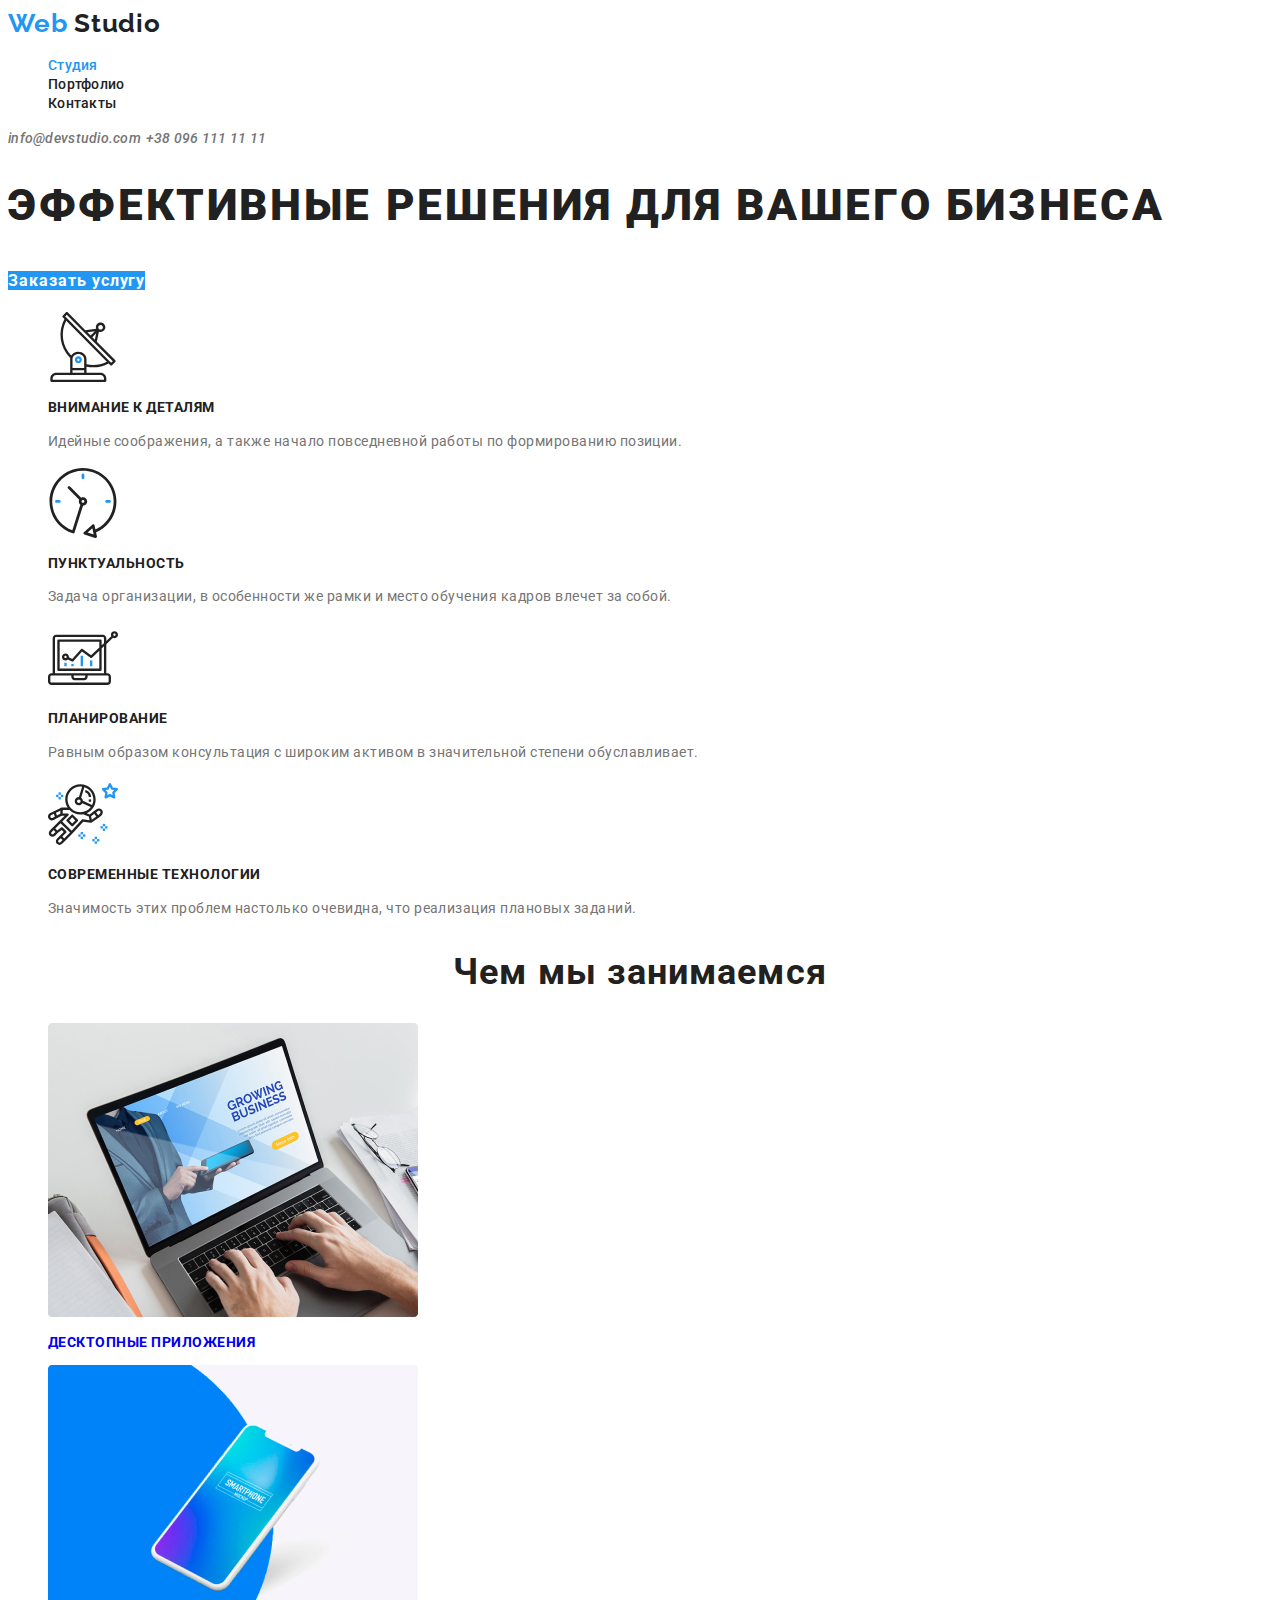
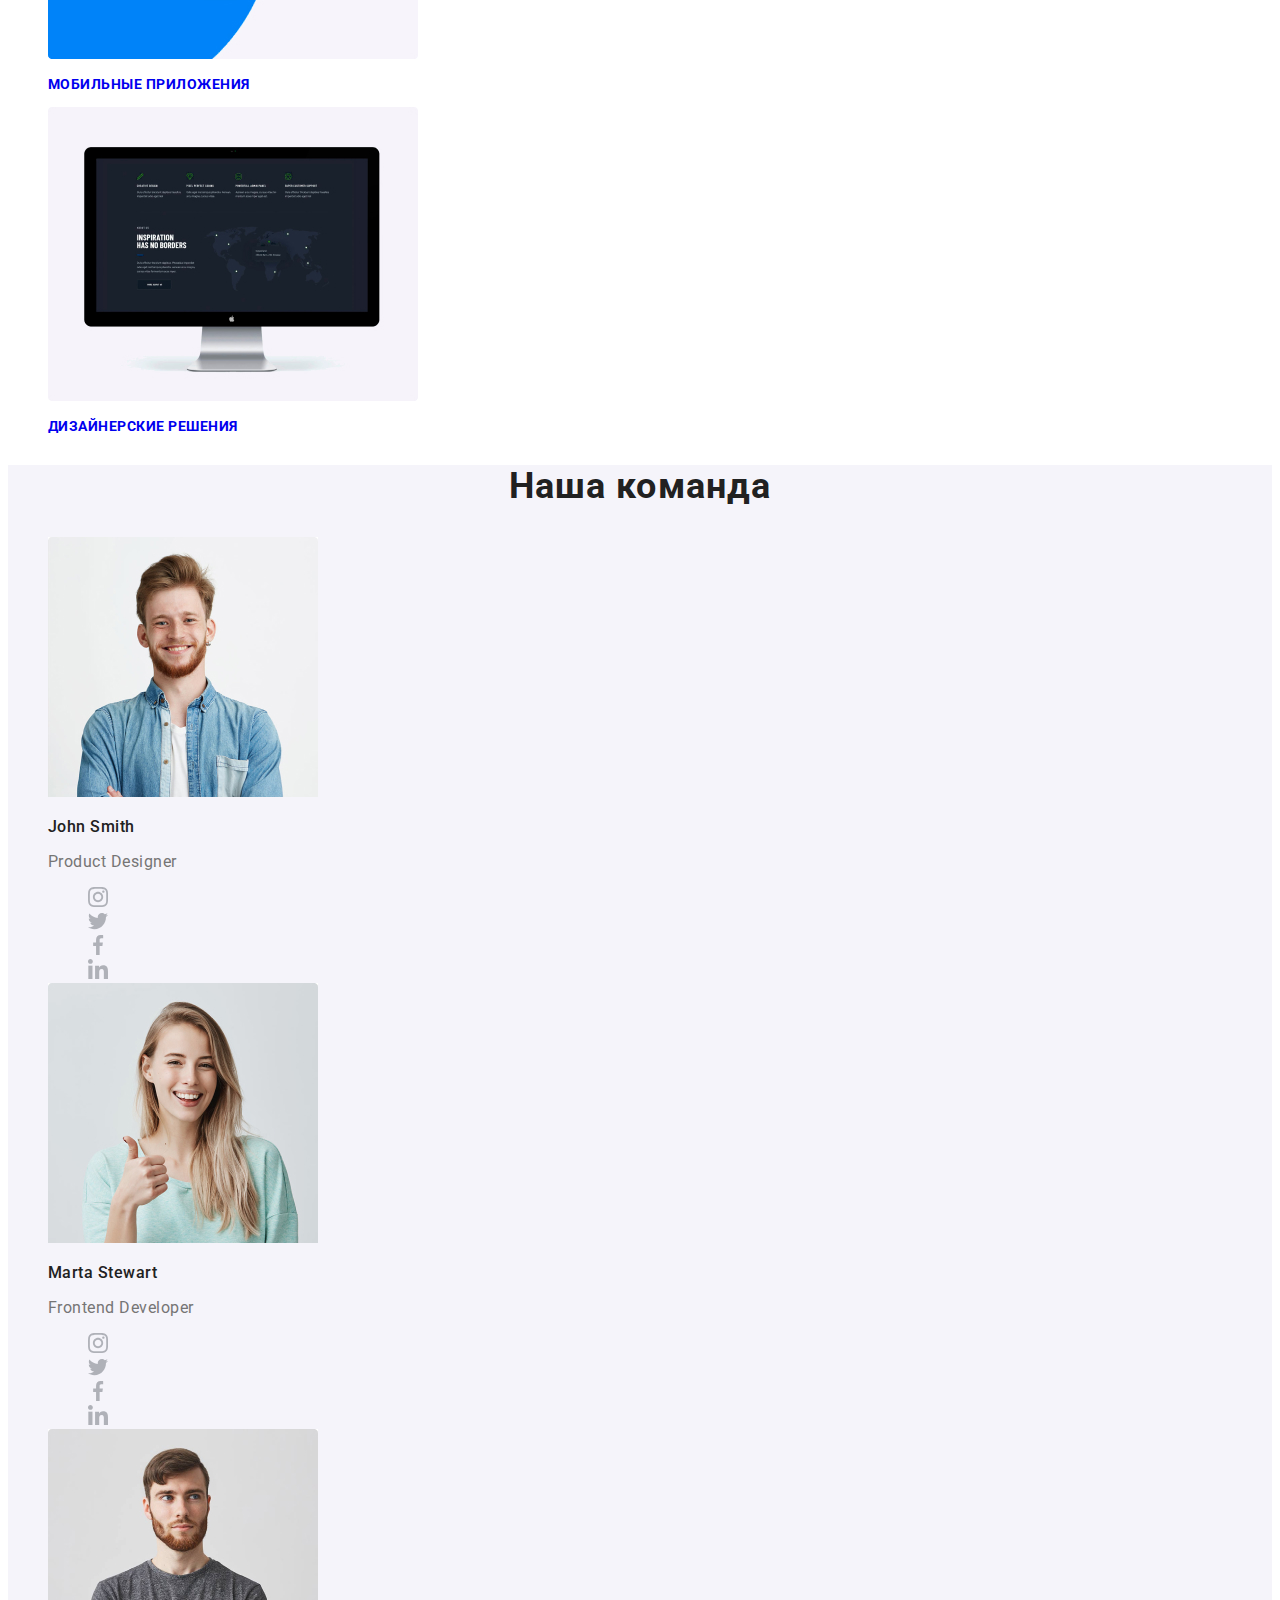
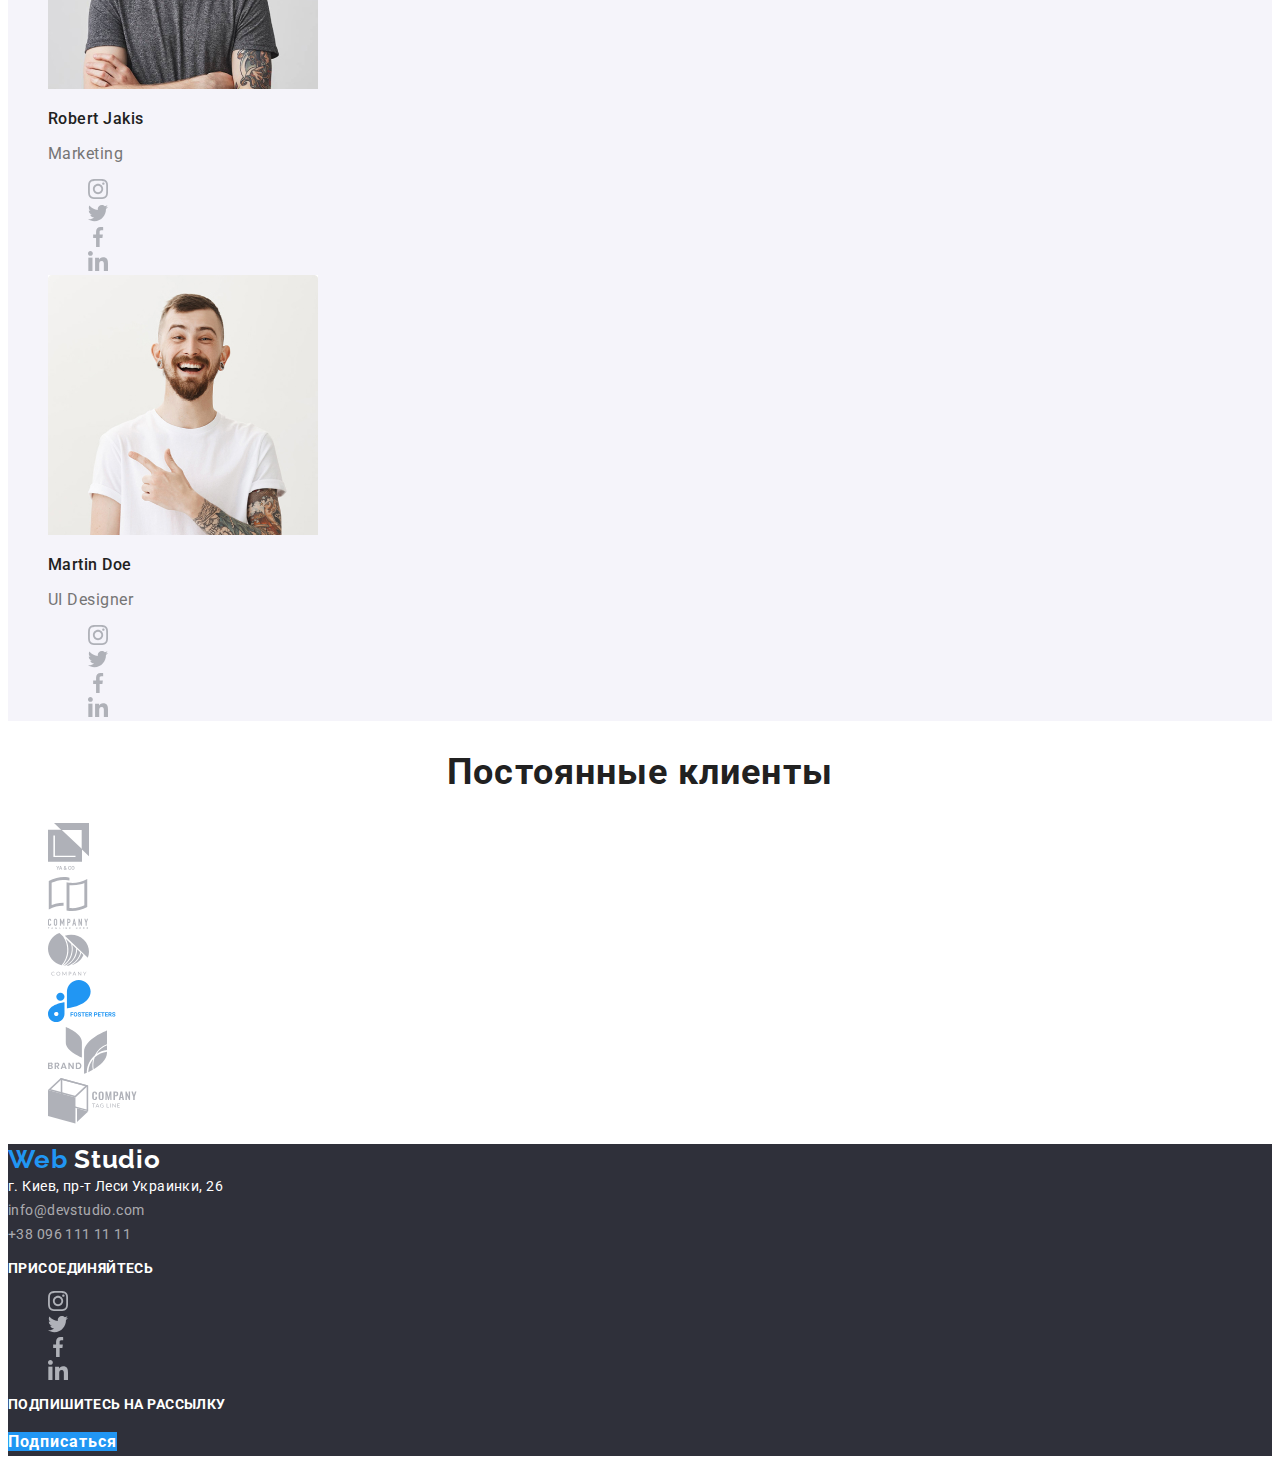
==== index.html @ ab165244 "Перенесены все файлы из предыдущей работы" ====
<!DOCTYPE html>
<html lang="ru">
  <head>
    <meta charset="UTF-8" />
    <meta name="viewport" content="width=device-width, initial-scale=1.0" />
    <meta http-equiv="X-UA-Compatible" content="ie=edge" />
    <title>Web Studio</title>
    <link
      href="https://fonts.googleapis.com/css2?family=Roboto:wght@400;700&display=swap"
      rel="stylesheet"
    />
    <link
      href="https://fonts.googleapis.com/css2?family=Raleway:wght@700&display=swap"
      rel="stylesheet"
    />
    <link rel="stylesheet" href="./css/common.css" />
    <link rel="stylesheet" href="./css/main.css" />
  </head>
  <body>
    <header class="header">
      <!-- Шапка сайта -->
      <nav>
        <a class="logo link" href="#">
          <span class="accent">Web</span>
          Studio
        </a>
        <ul class="site-nav list">
          <li>
            <a class="link current" href="#">Студия</a>
          </li>
          <li>
            <a class="link" href="./portfolio.html">Портфолио</a>
          </li>
          <li>
            <a class="link" href="#">Контакты</a>
          </li>
        </ul>
        <div>
          <address class="nav-contacts">
            <a class="nav-mail link" href="info@devstudio.com"
              >info@devstudio.com</a
            >
            <a class="nav-tel link" href="tel:+380961111111"
              >+38 096 111 11 11</a
            >
          </address>
        </div>
      </nav>
    </header>
    <main>
      <!-- Секция герой -->

      <section class="hero">
        <!-- <img src="./images/header-img.jpg" alt="Люди в офисе" width="696" /> -->
        <h1 class="hero-slogan">
          Эффективные решения для вашего бизнеса
        </h1>
        <a class="button link" href="#">Заказать услугу</a>
      </section>
      <!-- Секция преимущества -->

      <section class="section">
        <!-- <h2>Наши преимущества</h2> -->
        <ul class="features-items list">
          <li>
            <img src="./images/icon1.svg" alt="Иконка" />
            <!-- <img
              src="./images/rectangle.jpg"
              alt="Прямоугольник"
              width="270"
              height="120"
            /> -->
            <h3 class="features subtitle">Внимание к деталям</h3>
            <p class="features-text">
              Идейные соображения, а также начало повседневной работы по
              формированию позиции.
            </p>
          </li>
          <li>
            <img src="./images/icon2.svg" alt="Иконка" />
            <!-- <img
              src="./images/rectangle.jpg"
              alt="Прямоугольник"
              width="270"
              height="120"
            /> -->
            <h3 class="features subtitle">Пунктуальность</h3>
            <p class="features-text">
              Задача организации, в особенности же рамки и место обучения кадров
              влечет за собой.
            </p>
          </li>
          <li>
            <img src="./images/icon3.svg" alt="Иконка" />
            <!-- <img
              src="./images/rectangle.jpg"
              alt="Прямоугольник"
              width="270"
              height="120"
            /> -->
            <h3 class="features subtitle">Планирование</h3>
            <p class="features-text">
              Равным образом консультация с широким активом в значительной
              степени обуславливает.
            </p>
          </li>
          <li>
            <img src="./images/icon4.svg" alt="Иконка" />
            <!-- <img
              src="./images/rectangle.jpg"
              alt="Прямоугольник"
              width="270"
              height="120"
            /> -->
            <h3 class="features subtitle">Современные технологии</h3>
            <p class="features-text">
              Значимость этих проблем настолько очевидна, что реализация
              плановых заданий.
            </p>
          </li>
        </ul>
      </section>
      <!-- Секция чем мы занимаемся -->

      <section class="section">
        <h2 class="section-title">Чем мы занимаемся</h2>
        <ul class="about-items list">
          <li>
            <a class="link" href="#"
              ><img
                src="./images/img1.jpg"
                alt="Экран ноутбука"
                width="370"
                height="294"
              />
              <h3 class="subtitle">Десктопные приложения</h3>
            </a>
          </li>
          <li>
            <a class="link" href="#"
              ><img
                src="./images/img2.jpg"
                alt="Смартфон"
                width="370"
                height="294"
              />
              <h3 class="subtitle">Мобильные приложения</h3>
            </a>
          </li>
          <li>
            <a class="link" href="#"
              ><img
                src="./images/img3.jpg"
                alt="Монитор компьютера"
                width="370"
                height="294"
              />
              <h3 class="subtitle">Дизайнерские решения</h3>
            </a>
          </li>
        </ul>
      </section>
      <!-- Секция Наша команда -->

      <section class="section team">
        <h2 class="section-title">Наша команда</h2>
        <ul class="team-item list">
          <li>
            <img
              src="./images/img4.jpg"
              alt="Фото John Smith"
              width="270"
              height="260"
            />
            <h3 class="name">John Smith</h3>
            <p class="function">Product Designer</p>
            <ul class="team-social list">
              <!-- Добавить иконки -->
              <li>
                <img src="./images/instagram1.svg" alt="" />
                <a href="#"></a>
              </li>
              <li>
                <img src="./images/twitter1.svg" alt="" />
                <a href="#"></a>
              </li>
              <li>
                <img src="./images/facebook1.svg" alt="" />
                <a href="#"></a>
              </li>
              <li>
                <img src="./images/linkedin1.svg" alt="" />
                <a href="#"></a>
              </li>
            </ul>
          </li>
          <li>
            <img
              src="./images/img5.jpg"
              alt="Фото Marta Stewart"
              width="270"
              height="260"
            />
            <h3 class="name">Marta Stewart</h3>
            <p class="function">Frontend Developer</p>
            <ul class="team-social list">
              <!-- Добавить иконки -->
              <li>
                <img src="./images/instagram1.svg" alt="" />
                <a href="#"></a>
              </li>
              <li>
                <img src="./images/twitter1.svg" alt="" />
                <a href="#"></a>
              </li>
              <li>
                <img src="./images/facebook1.svg" alt="" />
                <a href="#"></a>
              </li>
              <li>
                <img src="./images/linkedin1.svg" alt="" />
                <a href="#"></a>
              </li>
            </ul>
          </li>
          <li>
            <img
              src="./images/img6.jpg"
              alt="Фото Robert Jakis"
              width="270"
              height="260"
            />
            <h3 class="name">Robert Jakis</h3>
            <p class="function">Marketing</p>
            <ul class="team-social list">
              <!-- Добавить иконки -->
              <li>
                <img src="./images/instagram1.svg" alt="" />
                <a href="#"></a>
              </li>
              <li>
                <img src="./images/twitter1.svg" alt="" />
                <a href="#"></a>
              </li>
              <li>
                <img src="./images/facebook1.svg" alt="" />
                <a href="#"></a>
              </li>
              <li>
                <img src="./images/linkedin1.svg" alt="" />
                <a href="#"></a>
              </li>
            </ul>
          </li>
          <li>
            <img
              src="./images/img7.jpg"
              alt="Фото Martin Doe"
              width="270"
              height="260"
            />
            <h3 class="name">Martin Doe</h3>
            <p class="function">UI Designer</p>
            <ul class="team-social list">
              <!-- Добавить иконки -->
              <li>
                <img src="./images/instagram1.svg" alt="" />
                <a href="#"></a>
              </li>
              <li>
                <img src="./images/twitter1.svg" alt="" />
                <a href="#"></a>
              </li>
              <li>
                <img src="./images/facebook1.svg" alt="" />
                <a href="#"></a>
              </li>
              <li>
                <img src="./images/linkedin1.svg" alt="" />
                <a href="#"></a>
              </li>
            </ul>
          </li>
        </ul>
      </section>
      <!-- Секция постоянные клиенты -->

      <section class="section">
        <h2 class="section-title">Постоянные клиенты</h2>
        <ul class="clients-items list">
          <li>
            <img src="./images/logo1.svg" alt="" />
            <!-- <img
              src="./images/rectangle-client.jpg"
              alt="Логотип компании"
              width="170"
              height="90"
            /> -->
          </li>
          <li>
            <img src="./images/logo2.svg" alt="" />
            <!-- <img
              src="./images/rectangle-client.jpg"
              alt="Логотип компании"
              width="170"
              height="90"
            /> -->
          </li>
          <li>
            <img src="./images/logo3.svg" alt="" />
            <!-- <img
              src="./images/rectangle-client.jpg"
              alt="Логотип компании"
              width="170"
              height="90"
            /> -->
          </li>
          <li>
            <img src="./images/logo4.svg" alt="" />
            <!-- <img
              src="./images/rectangle-client.jpg"
              alt="Логотип компании"
              width="170"
              height="90"
            /> -->
          </li>
          <li>
            <img src="./images/logo5.svg" alt="" />
            <!-- <img
              src="./images/rectangle-client.jpg"
              alt="Логотип компании"
              width="170"
              height="90"
            /> -->
          </li>
          <li>
            <img src="./images/logo6.svg" alt="" />
            <!-- <img
              src="./images/rectangle-client.jpg"
              alt="Логотип компании"
              width="170"
              height="90"
            /> -->
          </li>
        </ul>
      </section>
    </main>
    <!-- Подвал сайта -->

    <footer class="footer">
      <a class="logo link" href="#">
        <span class="accent">Web</span>
        Studio
      </a>
      <div class="address">
        <address class="street">
          г. Киев, пр-т Леси Украинки, 26
        </address>

        <a class="mail link" href="info@devstudio.com"
          >info@devstudio.com <br
        /></a>
        <a class="phone link" href="tel:+380961111111">+38 096 111 11 11</a>
      </div>

      <div>
        <p class="footer-subtitle">Присоединяйтесь</p>

        <ul class="footer-social list">
          <li>
            <a href="#">
              <img src="./images/instagram1.svg" alt="" />
            </a>
          </li>
          <li>
            <a href="#">
              <img src="./images/twitter1.svg" alt="" />
            </a>
          </li>
          <li>
            <a href="#">
              <img src="./images/facebook1.svg" alt="" />
            </a>
          </li>
          <li>
            <a href="#">
              <img src="./images/linkedin1.svg" alt="" />
            </a>
          </li>
        </ul>
      </div>

      <div>
        <p class="footer-subtitle">Подпишитесь на рассылку</p>
        <a href="#" class="button link">Подписаться</a>
      </div>
    </footer>
  </body>
</html>
---- css/common.css ----
:root {
  --primary-text-color: #212121;
  --secondary-text-color: #ffffff;
  --accent-text-color: #757575;
  --primary-bg-color: #ffffff;
  --secondary-bg-color: #f5f4fa;
  --accent-color: #2196f3;
}
body {
  background-color: var(--primary-bg-color);
  color: var(--primary-text-color);
  font-family: "Roboto", sans-serif;
  letter-spacing: 0.03em;
}
.list {
  list-style: none;
}
.link {
  text-decoration: none;
}

.logo {
  font-family: "Raleway", sans-serif;
  color: var(--primary-text-color);
  font-weight: 700;
  font-size: 26px;
  line-height: 1.19;
  letter-spacing: 0.03em;
}
.accent {
  color: var(--accent-color);
}
/* Site nav */
.site-nav a {
  color: var(--primary-text-color);
  font-weight: 500;
  font-size: 14px;
  line-height: 1.14;
  letter-spacing: 0.02em;
}

.site-nav .link:hover,
.site-nav .link:focus {
  color: var(--accent-color);
}
.site-nav .link.current {
  color: var(--accent-color);
}

.nav-contacts a {
  color: var(--accent-text-color);
  font-weight: 500;
  font-size: 14px;
  line-height: 1.14;
  letter-spacing: 0.02em;
}

.nav-contacts a:hover,
.nav-contacts a:focus {
  color: var(--accent-color);
}

.section-title {
  color: var(--primary-text-color);
  font-weight: 700;
  font-size: 36px;
  line-height: 1.17;
  text-align: center;
  letter-spacing: 0.03em;
}
/* Футер */
.footer {
  background-color: #2f303a;
  font-size: 14px;
  letter-spacing: 0.03em;
}
.footer .logo {
  color: var(--primary-bg-color);
}

.address .street {
  color: var(--primary-bg-color);
  font-style: normal;
  line-height: 1.71;
}
.address a {
  color: rgba(255, 255, 255, 0.6);
  line-height: 1.71;
}
.footer-subtitle {
  color: var(--primary-bg-color);
  font-weight: 700;
  line-height: 1.14;
  text-transform: uppercase;
}
.button {
  color: var(--secondary-text-color);
  background-color: var(--accent-color);
  font-weight: 700;
  font-size: 16px;
  line-height: 1.87;
  letter-spacing: 0.06em;
}
---- css/main.css ----
/* <!-- Секция герой --> */
.hero-slogan {
/* color: var(--secondary-text-color); */
font-weight: 900;
font-size: 44px;
line-height: 1.36;
/* text-align: center; */
letter-spacing: 0.06em;
text-transform: uppercase;
}

/* <!-- Секция преимущества --> */
.features {
font-weight: 700;
font-size: 14px;
line-height: 1.14;
text-transform: uppercase;
}

.features-text {
color: var(--accent-text-color);
font-weight: 400;
font-size: 14px;
line-height: 1.71;
}

/* <!-- Секция чем мы занимаемся --> */

.about-items .subtitle {
/* color: var(--secondary-text-color); */
font-weight: 700;
font-size: 14px;
line-height: 1.14;
/* text-align: center; */
text-transform: uppercase;
}

/* <!-- Секция Наша команда --> */
.team {
background-color: var(--secondary-bg-color);
}

.team-item .name{
color: var(--primary-text-color);
font-weight: 500;
font-size: 16px;
line-height: 1.19;
/* text-align: center; */
letter-spacing: 0.03em;
}
.team-item .function {
color: var(--accent-text-color);
font-weight: 400;
font-size: 16px;
line-height: 1.19;
/* text-align: center; */
letter-spacing: 0.03em;
}

/* <!-- Секция постоянные клиенты -->
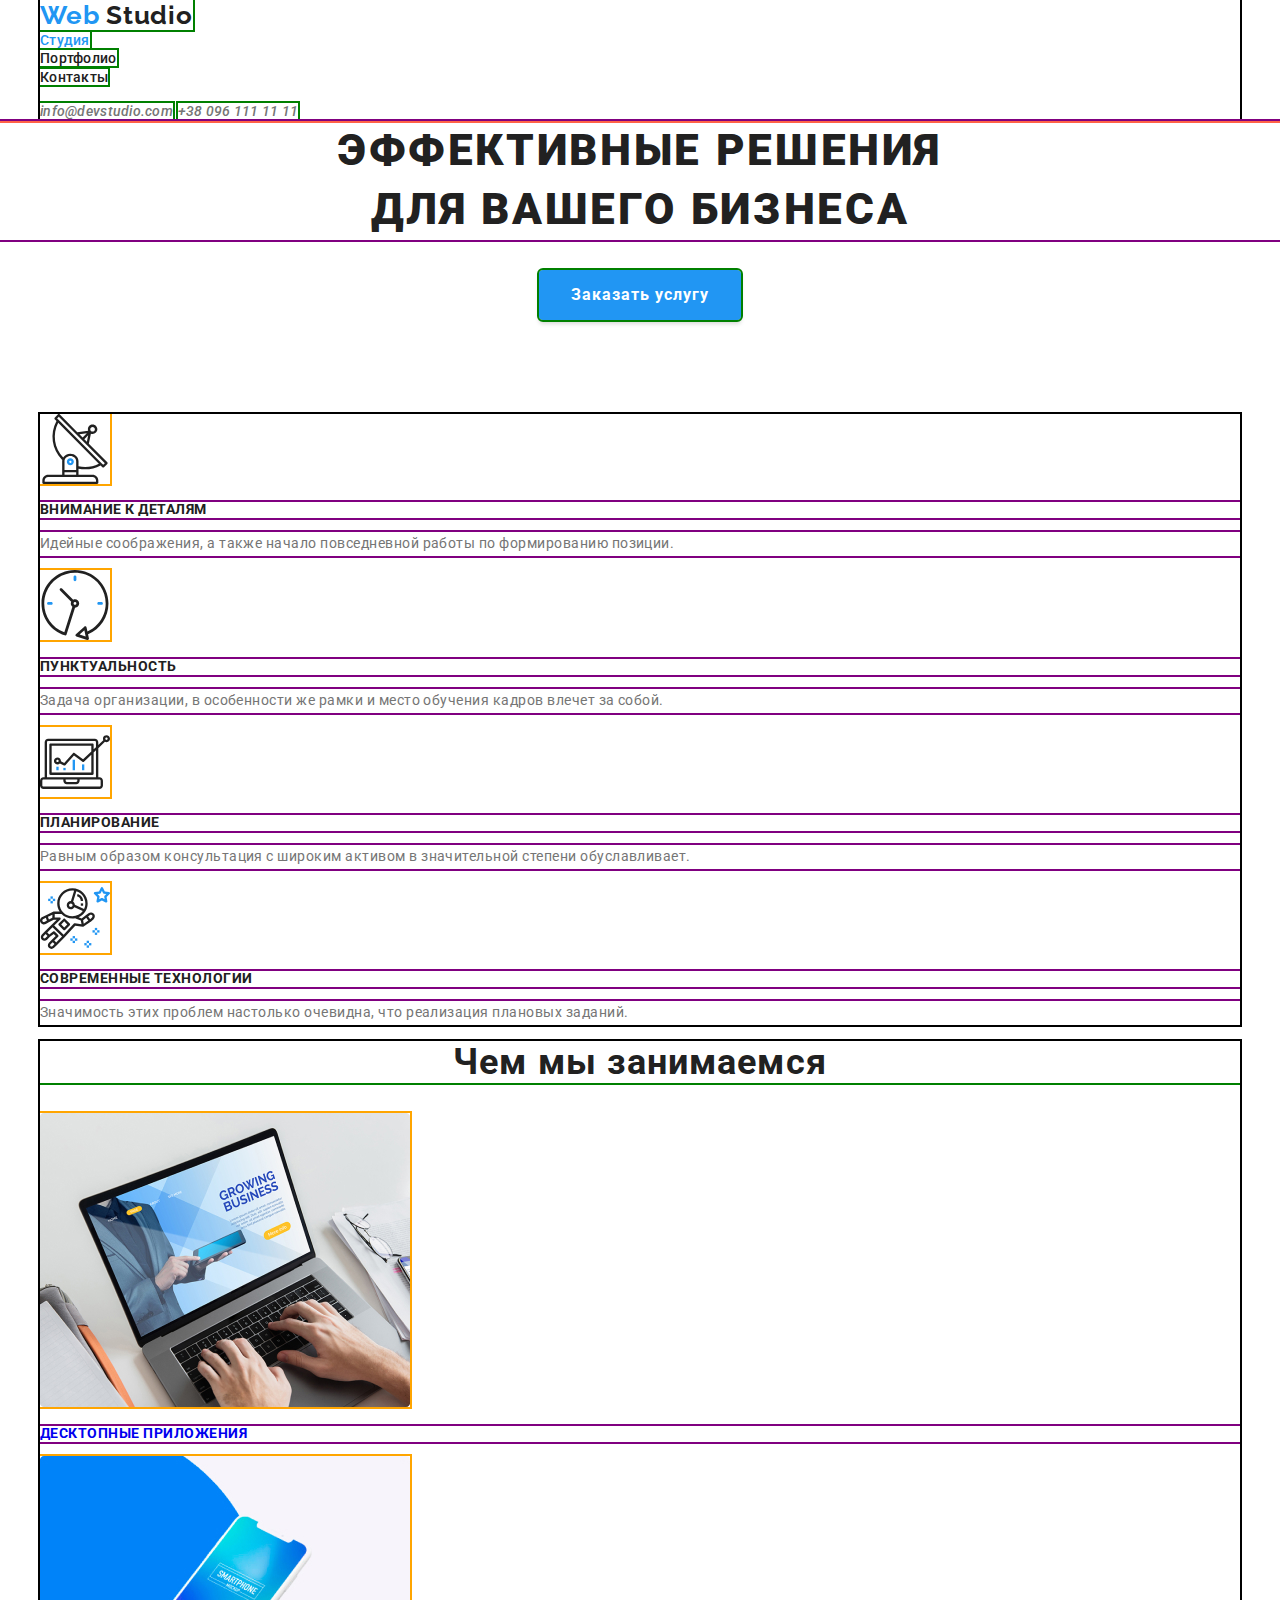
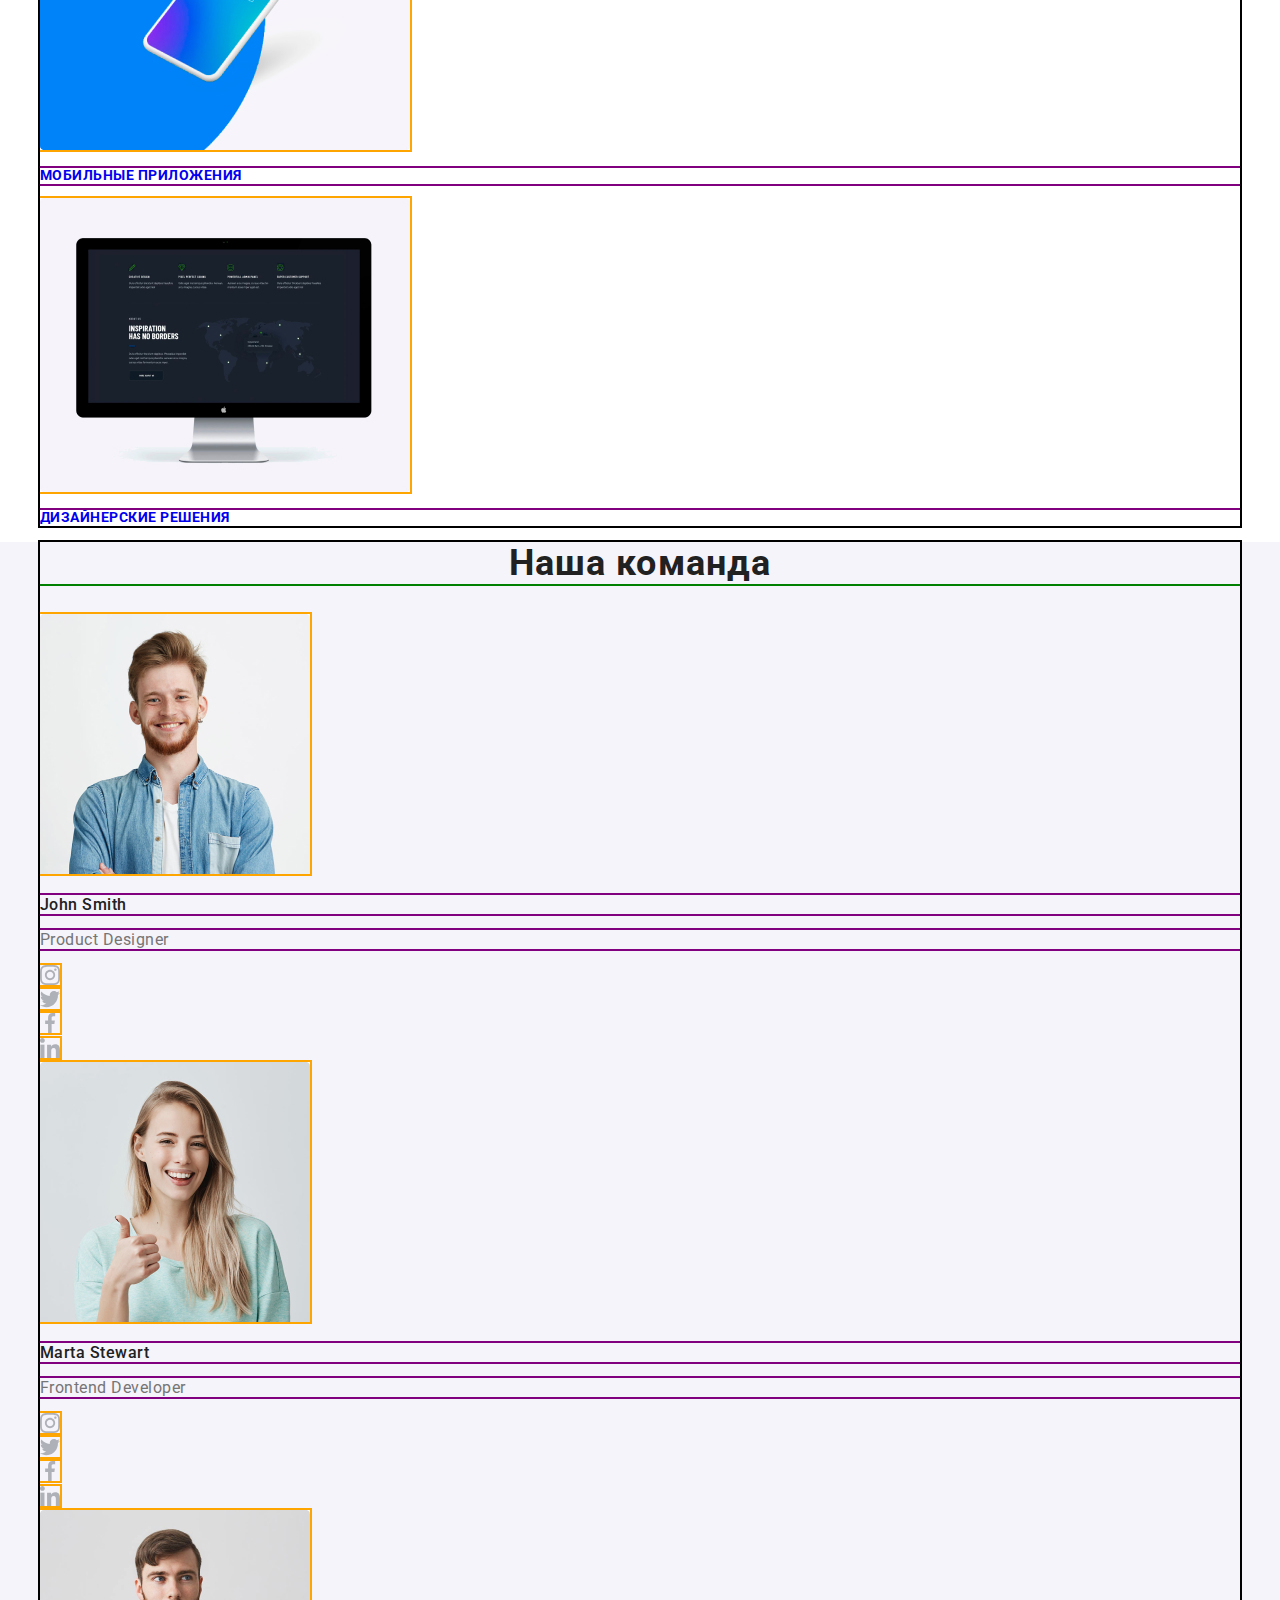
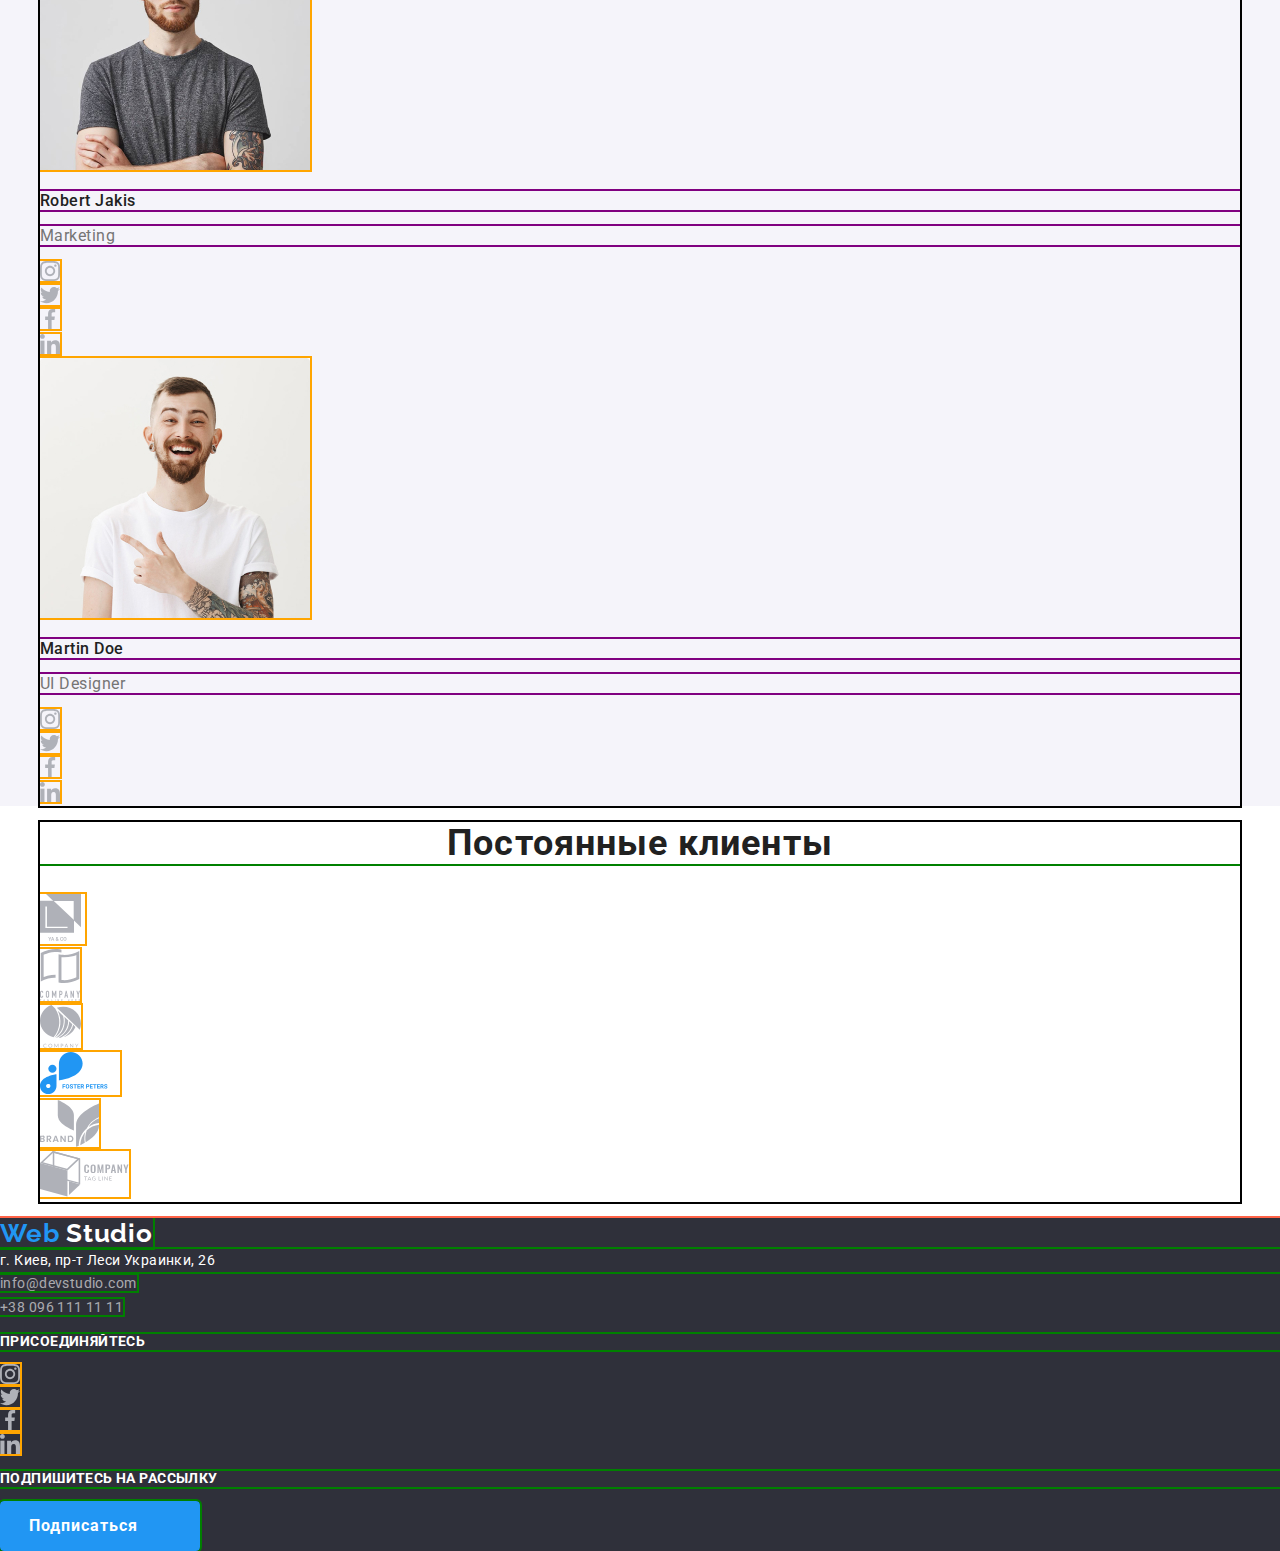
==== commit 7a7c4a7a: "Добавлены див контейнеры в каждую секцию" ====
--- a/index.html
+++ b/index.html
@@ -13,13 +13,17 @@
       href="https://fonts.googleapis.com/css2?family=Raleway:wght@700&display=swap"
       rel="stylesheet"
     />
+    <link
+      rel="stylesheet"
+      href="https://cdnjs.cloudflare.com/ajax/libs/modern-normalize/0.7.0/modern-normalize.min.css"
+    />
     <link rel="stylesheet" href="./css/common.css" />
     <link rel="stylesheet" href="./css/main.css" />
   </head>
   <body>
     <header class="header">
       <!-- Шапка сайта -->
-      <nav>
+      <nav class="container">
         <a class="logo link" href="#">
           <span class="accent">Web</span>
           Studio
@@ -53,7 +57,7 @@
       <section class="hero">
         <!-- <img src="./images/header-img.jpg" alt="Люди в офисе" width="696" /> -->
         <h1 class="hero-slogan">
-          Эффективные решения для вашего бизнеса
+          Эффективные решения <br />для вашего бизнеса
         </h1>
         <a class="button link" href="#">Заказать услугу</a>
       </section>
@@ -61,288 +65,296 @@
 
       <section class="section">
         <!-- <h2>Наши преимущества</h2> -->
-        <ul class="features-items list">
-          <li>
-            <img src="./images/icon1.svg" alt="Иконка" />
-            <!-- <img
-              src="./images/rectangle.jpg"
-              alt="Прямоугольник"
-              width="270"
-              height="120"
-            /> -->
-            <h3 class="features subtitle">Внимание к деталям</h3>
-            <p class="features-text">
-              Идейные соображения, а также начало повседневной работы по
-              формированию позиции.
-            </p>
-          </li>
-          <li>
-            <img src="./images/icon2.svg" alt="Иконка" />
-            <!-- <img
-              src="./images/rectangle.jpg"
-              alt="Прямоугольник"
-              width="270"
-              height="120"
-            /> -->
-            <h3 class="features subtitle">Пунктуальность</h3>
-            <p class="features-text">
-              Задача организации, в особенности же рамки и место обучения кадров
-              влечет за собой.
-            </p>
-          </li>
-          <li>
-            <img src="./images/icon3.svg" alt="Иконка" />
-            <!-- <img
-              src="./images/rectangle.jpg"
-              alt="Прямоугольник"
-              width="270"
-              height="120"
-            /> -->
-            <h3 class="features subtitle">Планирование</h3>
-            <p class="features-text">
-              Равным образом консультация с широким активом в значительной
-              степени обуславливает.
-            </p>
-          </li>
-          <li>
-            <img src="./images/icon4.svg" alt="Иконка" />
-            <!-- <img
-              src="./images/rectangle.jpg"
-              alt="Прямоугольник"
-              width="270"
-              height="120"
-            /> -->
-            <h3 class="features subtitle">Современные технологии</h3>
-            <p class="features-text">
-              Значимость этих проблем настолько очевидна, что реализация
-              плановых заданий.
-            </p>
-          </li>
-        </ul>
+        <div class="container">
+          <ul class="features-items list">
+            <li>
+              <img src="./images/icon1.svg" alt="Иконка" />
+              <!-- <img
+                src="./images/rectangle.jpg"
+                alt="Прямоугольник"
+                width="270"
+                height="120"
+              /> -->
+              <h3 class="features-subtitle">Внимание к деталям</h3>
+              <p class="features-text">
+                Идейные соображения, а также начало повседневной работы по
+                формированию позиции.
+              </p>
+            </li>
+            <li>
+              <img src="./images/icon2.svg" alt="Иконка" />
+              <!-- <img
+                src="./images/rectangle.jpg"
+                alt="Прямоугольник"
+                width="270"
+                height="120"
+              /> -->
+              <h3 class="features-subtitle">Пунктуальность</h3>
+              <p class="features-text">
+                Задача организации, в особенности же рамки и место обучения
+                кадров влечет за собой.
+              </p>
+            </li>
+            <li>
+              <img src="./images/icon3.svg" alt="Иконка" />
+              <!-- <img
+                src="./images/rectangle.jpg"
+                alt="Прямоугольник"
+                width="270"
+                height="120"
+              /> -->
+              <h3 class="features-subtitle">Планирование</h3>
+              <p class="features-text">
+                Равным образом консультация с широким активом в значительной
+                степени обуславливает.
+              </p>
+            </li>
+            <li>
+              <img src="./images/icon4.svg" alt="Иконка" />
+              <!-- <img
+                src="./images/rectangle.jpg"
+                alt="Прямоугольник"
+                width="270"
+                height="120"
+              /> -->
+              <h3 class="features-subtitle">Современные технологии</h3>
+              <p class="features-text">
+                Значимость этих проблем настолько очевидна, что реализация
+                плановых заданий.
+              </p>
+            </li>
+          </ul>
+        </div>
       </section>
       <!-- Секция чем мы занимаемся -->
 
       <section class="section">
-        <h2 class="section-title">Чем мы занимаемся</h2>
-        <ul class="about-items list">
-          <li>
-            <a class="link" href="#"
-              ><img
-                src="./images/img1.jpg"
-                alt="Экран ноутбука"
-                width="370"
-                height="294"
-              />
-              <h3 class="subtitle">Десктопные приложения</h3>
-            </a>
-          </li>
-          <li>
-            <a class="link" href="#"
-              ><img
-                src="./images/img2.jpg"
-                alt="Смартфон"
-                width="370"
-                height="294"
-              />
-              <h3 class="subtitle">Мобильные приложения</h3>
-            </a>
-          </li>
-          <li>
-            <a class="link" href="#"
-              ><img
-                src="./images/img3.jpg"
-                alt="Монитор компьютера"
-                width="370"
-                height="294"
-              />
-              <h3 class="subtitle">Дизайнерские решения</h3>
-            </a>
-          </li>
-        </ul>
+        <div class="container">
+          <h2 class="section-title">Чем мы занимаемся</h2>
+          <ul class="about-items list">
+            <li>
+              <a class="link" href="#"
+                ><img
+                  src="./images/img1.jpg"
+                  alt="Экран ноутбука"
+                  width="370"
+                  height="294"
+                />
+                <h3 class="subtitle">Десктопные приложения</h3>
+              </a>
+            </li>
+            <li>
+              <a class="link" href="#"
+                ><img
+                  src="./images/img2.jpg"
+                  alt="Смартфон"
+                  width="370"
+                  height="294"
+                />
+                <h3 class="subtitle">Мобильные приложения</h3>
+              </a>
+            </li>
+            <li>
+              <a class="link" href="#"
+                ><img
+                  src="./images/img3.jpg"
+                  alt="Монитор компьютера"
+                  width="370"
+                  height="294"
+                />
+                <h3 class="subtitle">Дизайнерские решения</h3>
+              </a>
+            </li>
+          </ul>
+        </div>
       </section>
       <!-- Секция Наша команда -->
 
       <section class="section team">
-        <h2 class="section-title">Наша команда</h2>
-        <ul class="team-item list">
-          <li>
-            <img
-              src="./images/img4.jpg"
-              alt="Фото John Smith"
-              width="270"
-              height="260"
-            />
-            <h3 class="name">John Smith</h3>
-            <p class="function">Product Designer</p>
-            <ul class="team-social list">
-              <!-- Добавить иконки -->
-              <li>
-                <img src="./images/instagram1.svg" alt="" />
-                <a href="#"></a>
-              </li>
-              <li>
-                <img src="./images/twitter1.svg" alt="" />
-                <a href="#"></a>
-              </li>
-              <li>
-                <img src="./images/facebook1.svg" alt="" />
-                <a href="#"></a>
-              </li>
-              <li>
-                <img src="./images/linkedin1.svg" alt="" />
-                <a href="#"></a>
-              </li>
-            </ul>
-          </li>
-          <li>
-            <img
-              src="./images/img5.jpg"
-              alt="Фото Marta Stewart"
-              width="270"
-              height="260"
-            />
-            <h3 class="name">Marta Stewart</h3>
-            <p class="function">Frontend Developer</p>
-            <ul class="team-social list">
-              <!-- Добавить иконки -->
-              <li>
-                <img src="./images/instagram1.svg" alt="" />
-                <a href="#"></a>
-              </li>
-              <li>
-                <img src="./images/twitter1.svg" alt="" />
-                <a href="#"></a>
-              </li>
-              <li>
-                <img src="./images/facebook1.svg" alt="" />
-                <a href="#"></a>
-              </li>
-              <li>
-                <img src="./images/linkedin1.svg" alt="" />
-                <a href="#"></a>
-              </li>
-            </ul>
-          </li>
-          <li>
-            <img
-              src="./images/img6.jpg"
-              alt="Фото Robert Jakis"
-              width="270"
-              height="260"
-            />
-            <h3 class="name">Robert Jakis</h3>
-            <p class="function">Marketing</p>
-            <ul class="team-social list">
-              <!-- Добавить иконки -->
-              <li>
-                <img src="./images/instagram1.svg" alt="" />
-                <a href="#"></a>
-              </li>
-              <li>
-                <img src="./images/twitter1.svg" alt="" />
-                <a href="#"></a>
-              </li>
-              <li>
-                <img src="./images/facebook1.svg" alt="" />
-                <a href="#"></a>
-              </li>
-              <li>
-                <img src="./images/linkedin1.svg" alt="" />
-                <a href="#"></a>
-              </li>
-            </ul>
-          </li>
-          <li>
-            <img
-              src="./images/img7.jpg"
-              alt="Фото Martin Doe"
-              width="270"
-              height="260"
-            />
-            <h3 class="name">Martin Doe</h3>
-            <p class="function">UI Designer</p>
-            <ul class="team-social list">
-              <!-- Добавить иконки -->
-              <li>
-                <img src="./images/instagram1.svg" alt="" />
-                <a href="#"></a>
-              </li>
-              <li>
-                <img src="./images/twitter1.svg" alt="" />
-                <a href="#"></a>
-              </li>
-              <li>
-                <img src="./images/facebook1.svg" alt="" />
-                <a href="#"></a>
-              </li>
-              <li>
-                <img src="./images/linkedin1.svg" alt="" />
-                <a href="#"></a>
-              </li>
-            </ul>
-          </li>
-        </ul>
+        <div class="container">
+          <h2 class="section-title">Наша команда</h2>
+          <ul class="team-item list">
+            <li>
+              <img
+                src="./images/img4.jpg"
+                alt="Фото John Smith"
+                width="270"
+                height="260"
+              />
+              <h3 class="name">John Smith</h3>
+              <p class="function">Product Designer</p>
+              <ul class="team-social list">
+                <!-- Добавить иконки -->
+                <li>
+                  <img src="./images/instagram1.svg" alt="" />
+                  <a href="#"></a>
+                </li>
+                <li>
+                  <img src="./images/twitter1.svg" alt="" />
+                  <a href="#"></a>
+                </li>
+                <li>
+                  <img src="./images/facebook1.svg" alt="" />
+                  <a href="#"></a>
+                </li>
+                <li>
+                  <img src="./images/linkedin1.svg" alt="" />
+                  <a href="#"></a>
+                </li>
+              </ul>
+            </li>
+            <li>
+              <img
+                src="./images/img5.jpg"
+                alt="Фото Marta Stewart"
+                width="270"
+                height="260"
+              />
+              <h3 class="name">Marta Stewart</h3>
+              <p class="function">Frontend Developer</p>
+              <ul class="team-social list">
+                <!-- Добавить иконки -->
+                <li>
+                  <img src="./images/instagram1.svg" alt="" />
+                  <a href="#"></a>
+                </li>
+                <li>
+                  <img src="./images/twitter1.svg" alt="" />
+                  <a href="#"></a>
+                </li>
+                <li>
+                  <img src="./images/facebook1.svg" alt="" />
+                  <a href="#"></a>
+                </li>
+                <li>
+                  <img src="./images/linkedin1.svg" alt="" />
+                  <a href="#"></a>
+                </li>
+              </ul>
+            </li>
+            <li>
+              <img
+                src="./images/img6.jpg"
+                alt="Фото Robert Jakis"
+                width="270"
+                height="260"
+              />
+              <h3 class="name">Robert Jakis</h3>
+              <p class="function">Marketing</p>
+              <ul class="team-social list">
+                <!-- Добавить иконки -->
+                <li>
+                  <img src="./images/instagram1.svg" alt="" />
+                  <a href="#"></a>
+                </li>
+                <li>
+                  <img src="./images/twitter1.svg" alt="" />
+                  <a href="#"></a>
+                </li>
+                <li>
+                  <img src="./images/facebook1.svg" alt="" />
+                  <a href="#"></a>
+                </li>
+                <li>
+                  <img src="./images/linkedin1.svg" alt="" />
+                  <a href="#"></a>
+                </li>
+              </ul>
+            </li>
+            <li>
+              <img
+                src="./images/img7.jpg"
+                alt="Фото Martin Doe"
+                width="270"
+                height="260"
+              />
+              <h3 class="name">Martin Doe</h3>
+              <p class="function">UI Designer</p>
+              <ul class="team-social list">
+                <!-- Добавить иконки -->
+                <li>
+                  <img src="./images/instagram1.svg" alt="" />
+                  <a href="#"></a>
+                </li>
+                <li>
+                  <img src="./images/twitter1.svg" alt="" />
+                  <a href="#"></a>
+                </li>
+                <li>
+                  <img src="./images/facebook1.svg" alt="" />
+                  <a href="#"></a>
+                </li>
+                <li>
+                  <img src="./images/linkedin1.svg" alt="" />
+                  <a href="#"></a>
+                </li>
+              </ul>
+            </li>
+          </ul>
+        </div>
       </section>
       <!-- Секция постоянные клиенты -->
 
       <section class="section">
-        <h2 class="section-title">Постоянные клиенты</h2>
-        <ul class="clients-items list">
-          <li>
-            <img src="./images/logo1.svg" alt="" />
-            <!-- <img
-              src="./images/rectangle-client.jpg"
-              alt="Логотип компании"
-              width="170"
-              height="90"
-            /> -->
-          </li>
-          <li>
-            <img src="./images/logo2.svg" alt="" />
-            <!-- <img
-              src="./images/rectangle-client.jpg"
-              alt="Логотип компании"
-              width="170"
-              height="90"
-            /> -->
-          </li>
-          <li>
-            <img src="./images/logo3.svg" alt="" />
-            <!-- <img
-              src="./images/rectangle-client.jpg"
-              alt="Логотип компании"
-              width="170"
-              height="90"
-            /> -->
-          </li>
-          <li>
-            <img src="./images/logo4.svg" alt="" />
-            <!-- <img
-              src="./images/rectangle-client.jpg"
-              alt="Логотип компании"
-              width="170"
-              height="90"
-            /> -->
-          </li>
-          <li>
-            <img src="./images/logo5.svg" alt="" />
-            <!-- <img
-              src="./images/rectangle-client.jpg"
-              alt="Логотип компании"
-              width="170"
-              height="90"
-            /> -->
-          </li>
-          <li>
-            <img src="./images/logo6.svg" alt="" />
-            <!-- <img
-              src="./images/rectangle-client.jpg"
-              alt="Логотип компании"
-              width="170"
-              height="90"
-            /> -->
-          </li>
-        </ul>
+        <div class="container">
+          <h2 class="section-title">Постоянные клиенты</h2>
+          <ul class="clients-items list">
+            <li>
+              <img src="./images/logo1.svg" alt="" />
+              <!-- <img
+                src="./images/rectangle-client.jpg"
+                alt="Логотип компании"
+                width="170"
+                height="90"
+              /> -->
+            </li>
+            <li>
+              <img src="./images/logo2.svg" alt="" />
+              <!-- <img
+                src="./images/rectangle-client.jpg"
+                alt="Логотип компании"
+                width="170"
+                height="90"
+              /> -->
+            </li>
+            <li>
+              <img src="./images/logo3.svg" alt="" />
+              <!-- <img
+                src="./images/rectangle-client.jpg"
+                alt="Логотип компании"
+                width="170"
+                height="90"
+              /> -->
+            </li>
+            <li>
+              <img src="./images/logo4.svg" alt="" />
+              <!-- <img
+                src="./images/rectangle-client.jpg"
+                alt="Логотип компании"
+                width="170"
+                height="90"
+              /> -->
+            </li>
+            <li>
+              <img src="./images/logo5.svg" alt="" />
+              <!-- <img
+                src="./images/rectangle-client.jpg"
+                alt="Логотип компании"
+                width="170"
+                height="90"
+              /> -->
+            </li>
+            <li>
+              <img src="./images/logo6.svg" alt="" />
+              <!-- <img
+                src="./images/rectangle-client.jpg"
+                alt="Логотип компании"
+                width="170"
+                height="90"
+              /> -->
+            </li>
+          </ul>
+        </div>
       </section>
     </main>
     <!-- Подвал сайта -->
--- a/css/common.css
+++ b/css/common.css
@@ -6,17 +6,38 @@
   --secondary-bg-color: #f5f4fa;
   --accent-color: #2196f3;
 }
+
 body {
   background-color: var(--primary-bg-color);
   color: var(--primary-text-color);
   font-family: "Roboto", sans-serif;
   letter-spacing: 0.03em;
+  outline: 2px solid tomato;
+}
+img {
+  outline: 2px solid orange;
 }
 .list {
   list-style: none;
+  margin-top: 0;
+  padding: 0;
 }
+
 .link {
   text-decoration: none;
+}
+.header {
+  outline: 2px solid tomato;
+}
+
+.container {
+  margin-left: auto;
+  margin-right: auto;
+  width: 1200px;
+  /* сделать 15px правый и левый падинг */
+  outline: 2px solid black;
+
+  /* background-color: tomato; */
 }
 
 .logo {
@@ -26,10 +47,13 @@
   font-size: 26px;
   line-height: 1.19;
   letter-spacing: 0.03em;
+  outline: 2px solid green;
 }
+
 .accent {
   color: var(--accent-color);
 }
+
 /* Site nav */
 .site-nav a {
   color: var(--primary-text-color);
@@ -37,6 +61,7 @@
   font-size: 14px;
   line-height: 1.14;
   letter-spacing: 0.02em;
+  outline: 2px solid green;
 }
 
 .site-nav .link:hover,
@@ -53,6 +78,7 @@
   font-size: 14px;
   line-height: 1.14;
   letter-spacing: 0.02em;
+  outline: 2px solid green;
 }
 
 .nav-contacts a:hover,
@@ -61,18 +87,22 @@
 }
 
 .section-title {
+  /* display: inline-block; */
+  margin-top: 0;
   color: var(--primary-text-color);
   font-weight: 700;
   font-size: 36px;
   line-height: 1.17;
   text-align: center;
   letter-spacing: 0.03em;
+  outline: 2px solid green;
 }
 /* Футер */
 .footer {
   background-color: #2f303a;
   font-size: 14px;
   letter-spacing: 0.03em;
+  outline: 2px solid tomato;
 }
 .footer .logo {
   color: var(--primary-bg-color);
@@ -82,22 +112,36 @@
   color: var(--primary-bg-color);
   font-style: normal;
   line-height: 1.71;
+  outline: 2px solid green;
 }
 .address a {
   color: rgba(255, 255, 255, 0.6);
   line-height: 1.71;
+  outline: 2px solid green;
 }
 .footer-subtitle {
   color: var(--primary-bg-color);
   font-weight: 700;
   line-height: 1.14;
   text-transform: uppercase;
+  outline: 2px solid green;
 }
+
+.footer .button {
+  padding: 10px 62px 10px 29px;
+}
+
 .button {
+  display: inline-block;
   color: var(--secondary-text-color);
   background-color: var(--accent-color);
   font-weight: 700;
   font-size: 16px;
   line-height: 1.87;
   letter-spacing: 0.06em;
+  box-shadow: 0px 4px 4px rgba(0, 0, 0, 0.15);
+  border-radius: 4px;
+  min-width: 200px;
+  text-align: center;
+  outline: 2px solid green;
 }
--- a/css/main.css
+++ b/css/main.css
@@ -2,20 +2,35 @@
 /* <!-- Секция герой --> */
 .hero-slogan {
 /* color: var(--secondary-text-color); */
+margin-top: 0;
+margin-bottom: 30px;
 font-weight: 900;
 font-size: 44px;
 line-height: 1.36;
-/* text-align: center; */
 letter-spacing: 0.06em;
 text-transform: uppercase;
+outline: 2px solid purple;
+
+}
+.hero {
+    text-align: center;
+}
+
+.hero .button {
+    padding: 10px 32px;
+    margin-bottom: 94px;
 }
 
 /* <!-- Секция преимущества --> */
-.features {
+
+.features-subtitle {
+    margine
 font-weight: 700;
 font-size: 14px;
 line-height: 1.14;
 text-transform: uppercase;
+outline: 2px solid purple;
+
 }
 
 .features-text {
@@ -23,6 +38,7 @@
 font-weight: 400;
 font-size: 14px;
 line-height: 1.71;
+outline: 2px solid purple;
 }
 
 /* <!-- Секция чем мы занимаемся --> */
@@ -34,6 +50,7 @@
 line-height: 1.14;
 /* text-align: center; */
 text-transform: uppercase;
+outline: 2px solid purple;
 }
 
 /* <!-- Секция Наша команда --> */
@@ -46,8 +63,11 @@
 font-weight: 500;
 font-size: 16px;
 line-height: 1.19;
+
 /* text-align: center; */
 letter-spacing: 0.03em;
+outline: 2px solid purple;
+
 }
 .team-item .function {
 color: var(--accent-text-color);
@@ -56,6 +76,7 @@
 line-height: 1.19;
 /* text-align: center; */
 letter-spacing: 0.03em;
+outline: 2px solid purple;
 }
 
 /* <!-- Секция постоянные клиенты -->
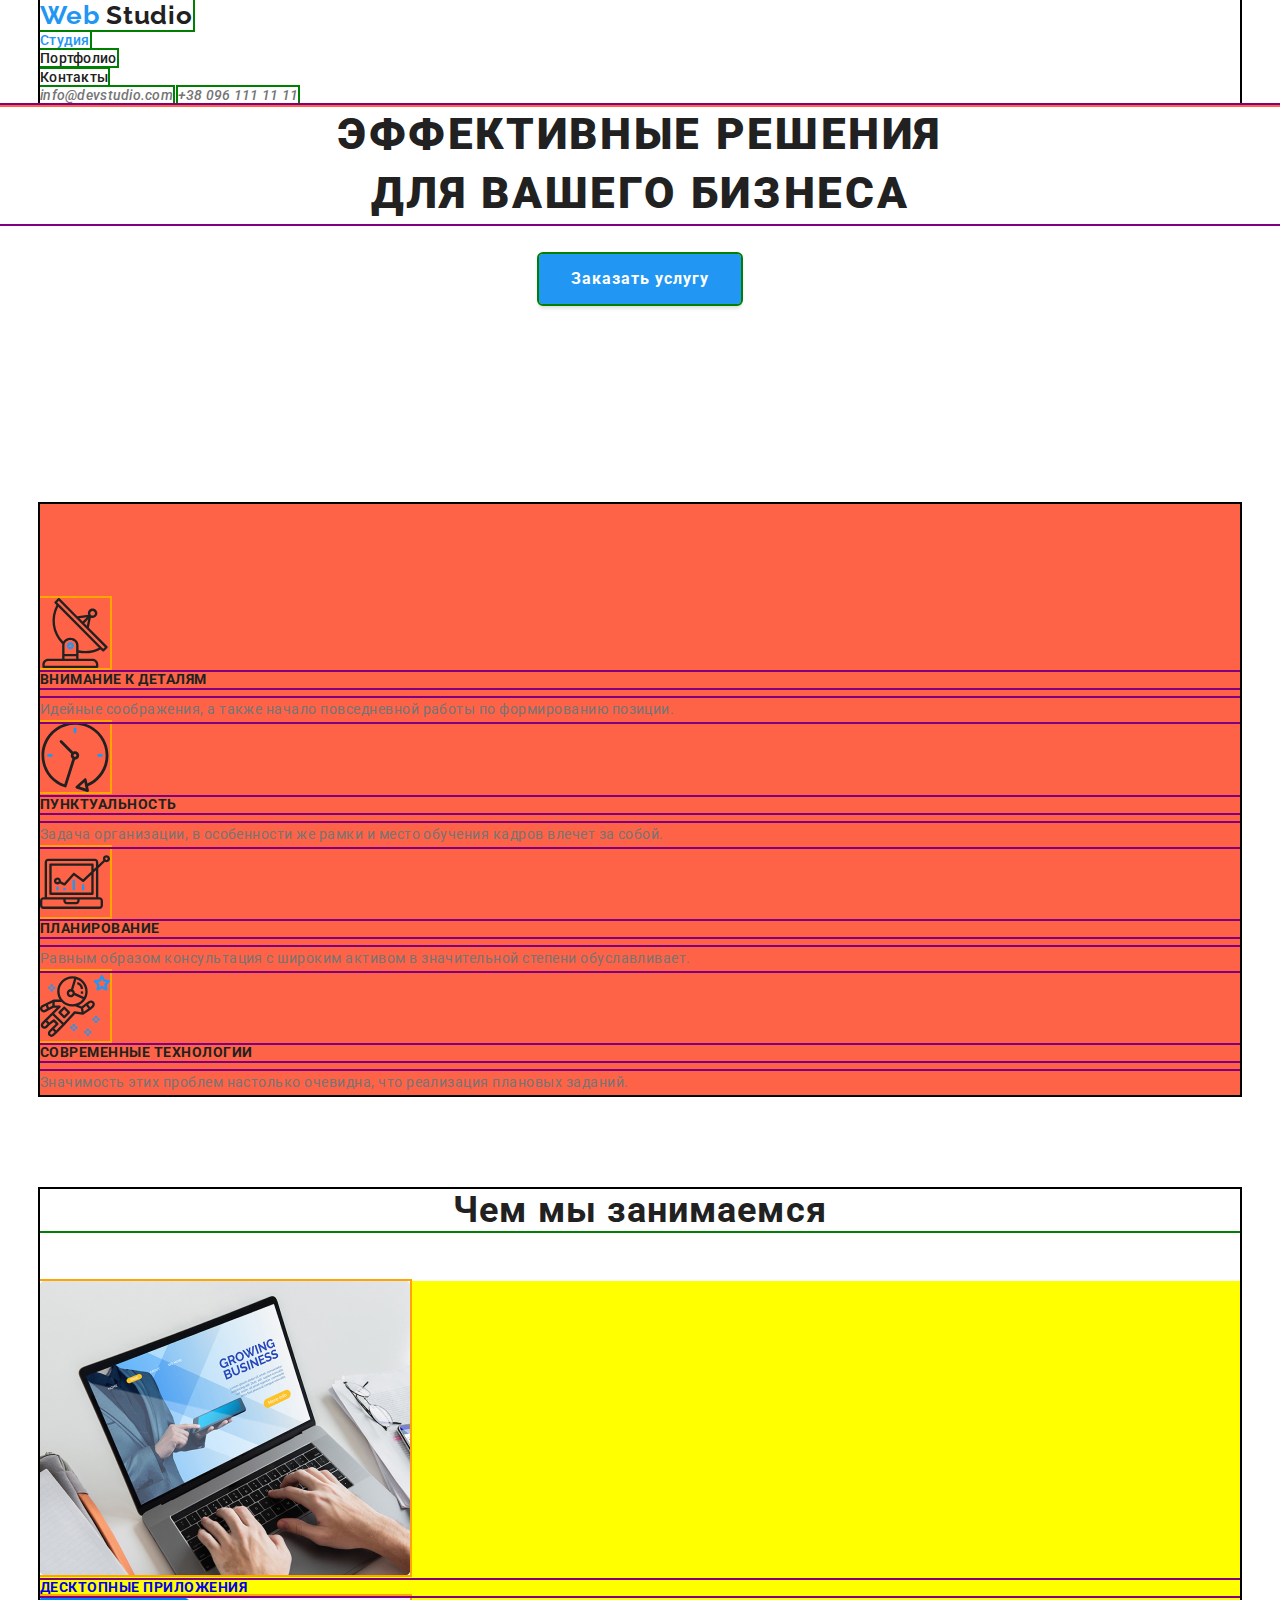
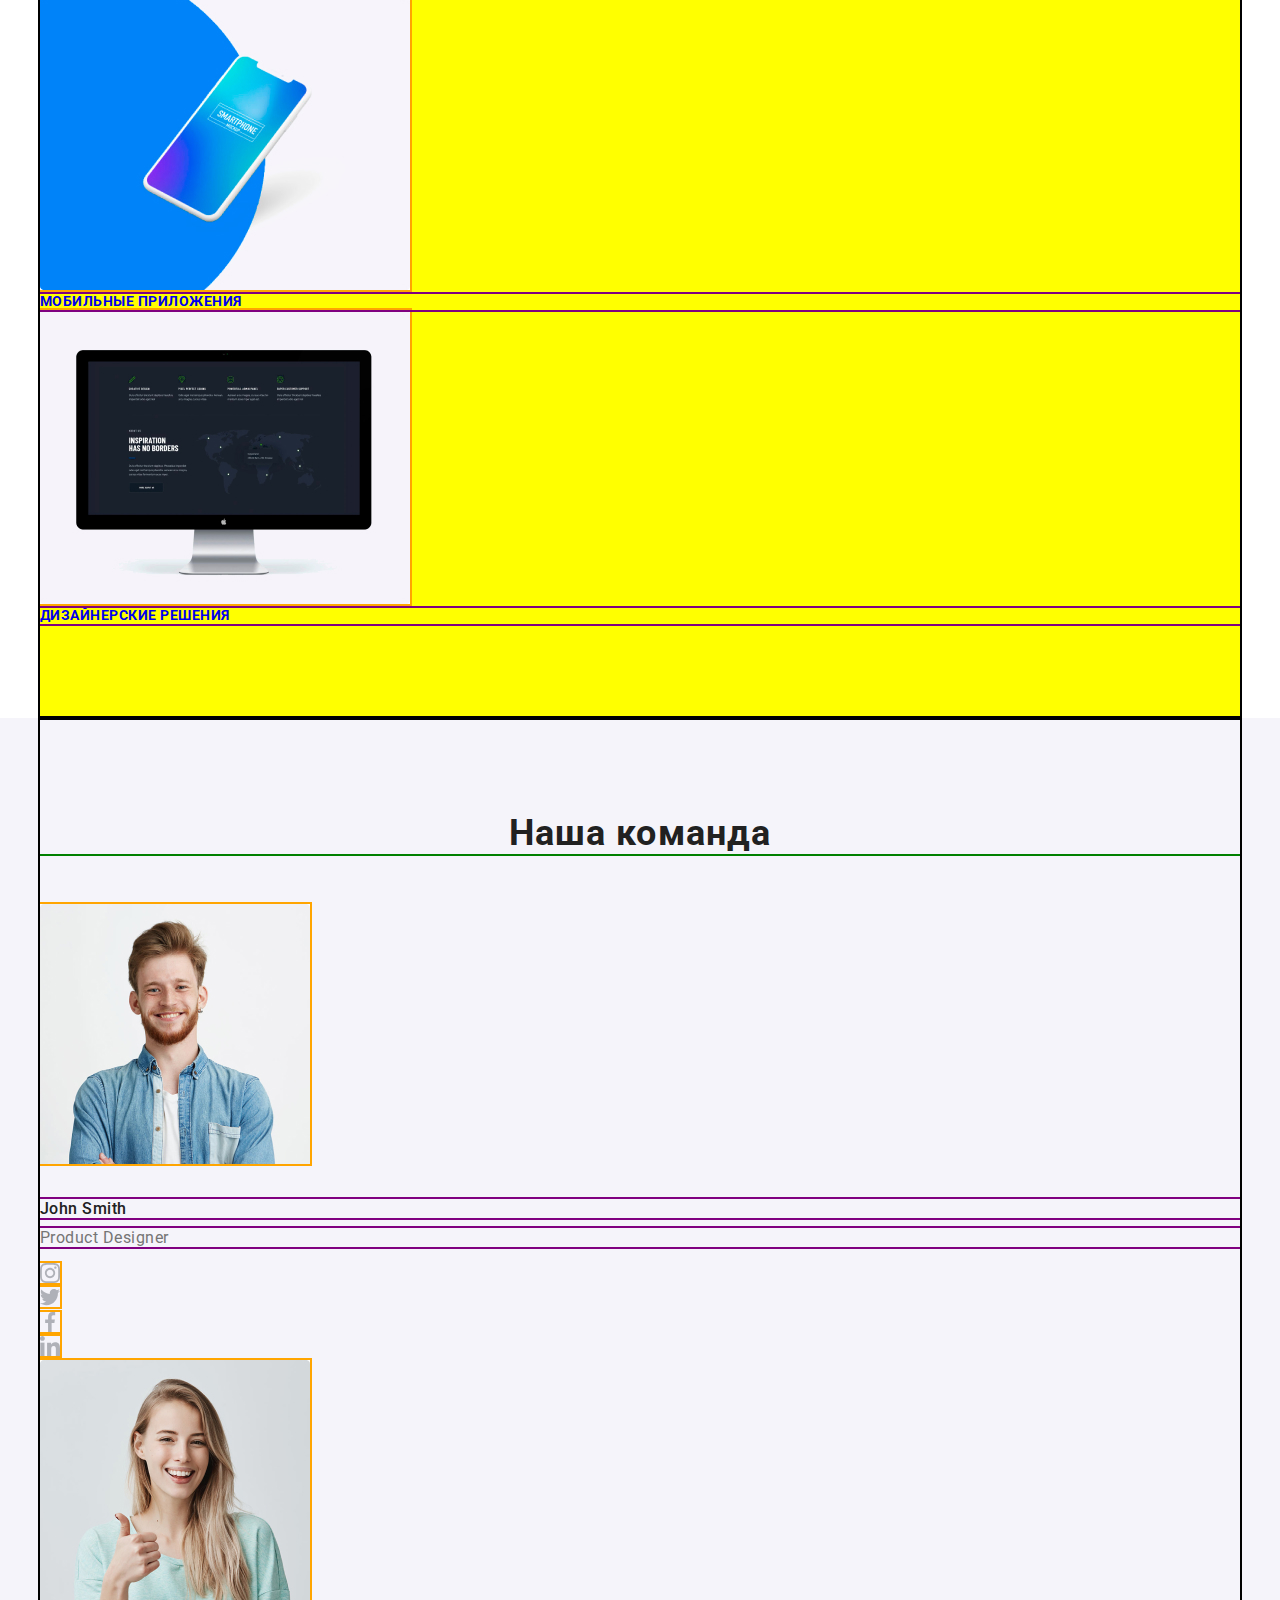
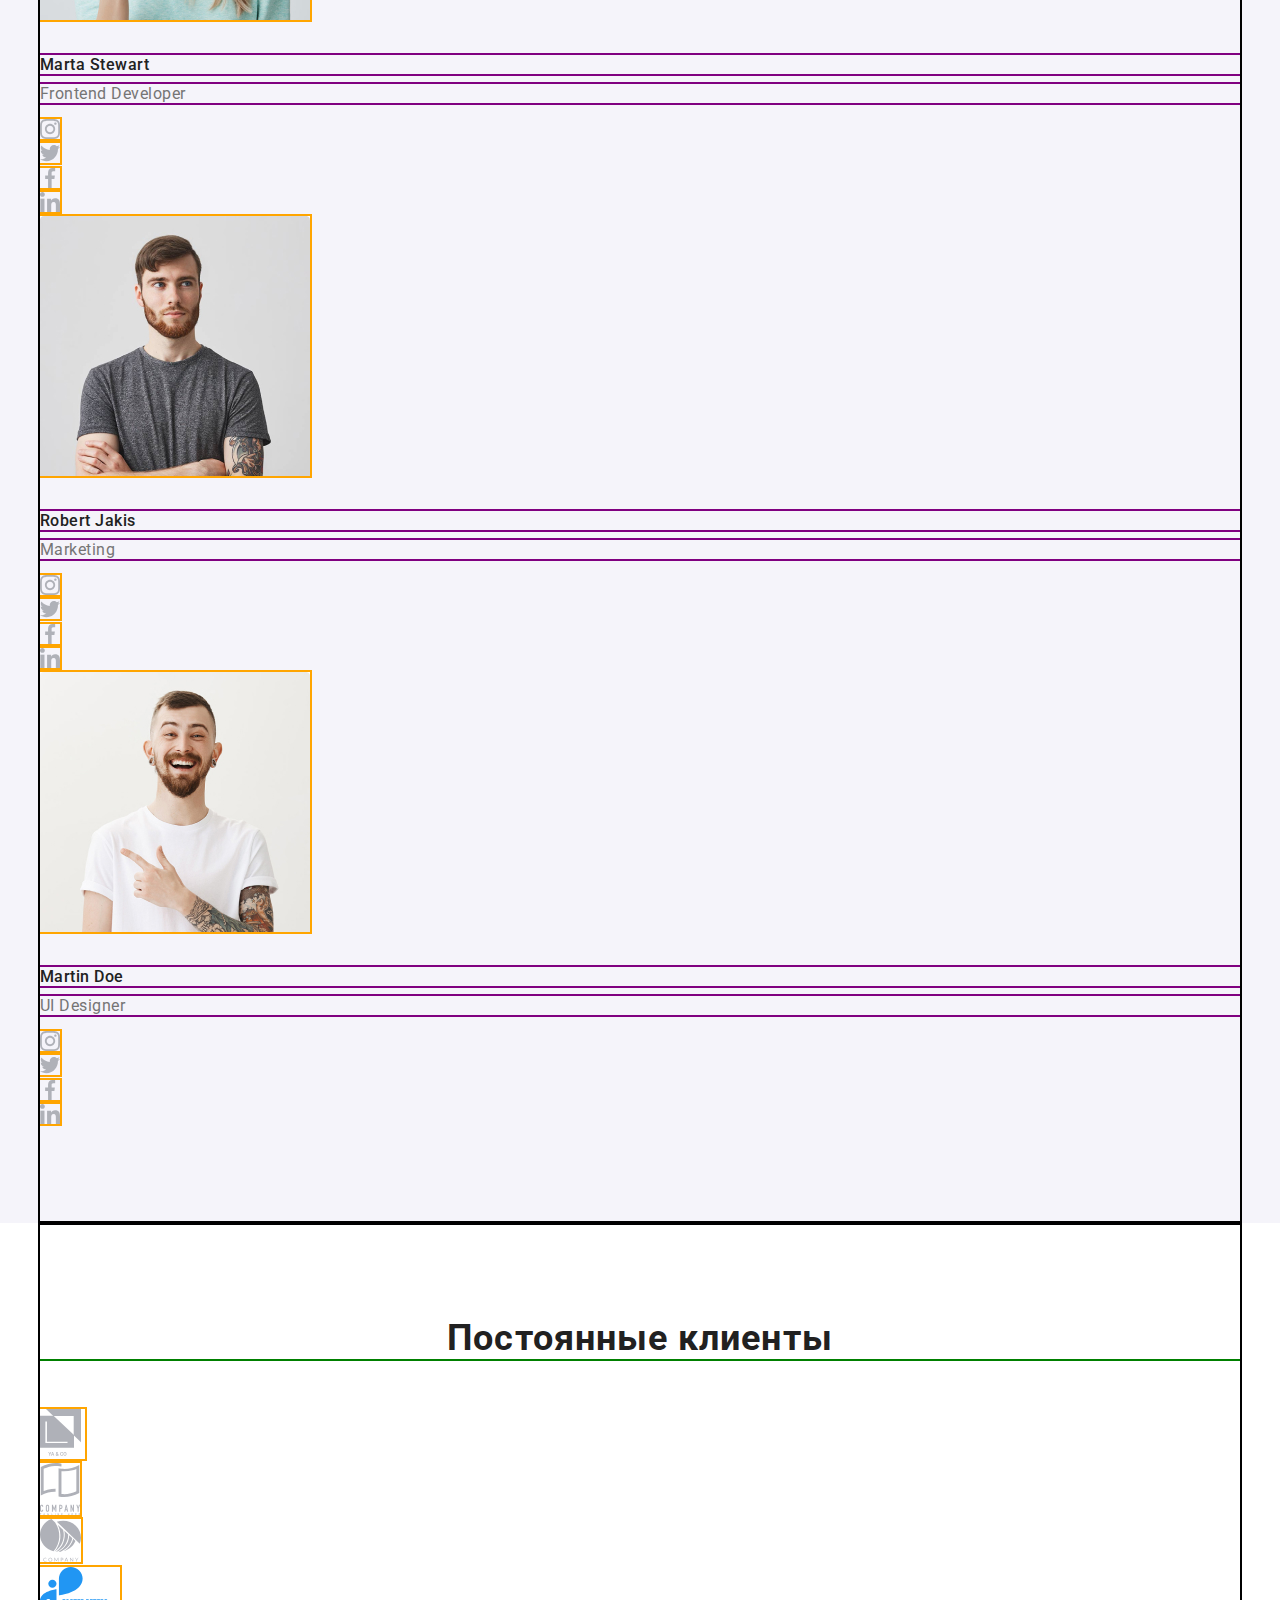
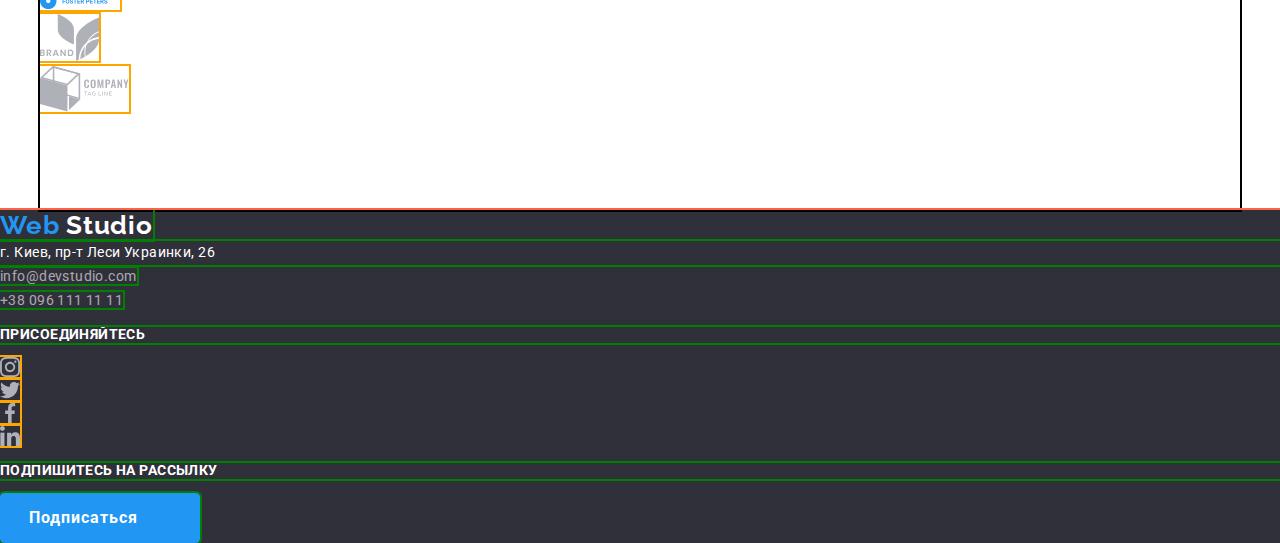
==== commit 4c472edd: "Добавлены падинги в менй  Веб студия" ====
--- a/index.html
+++ b/index.html
@@ -125,10 +125,10 @@
             </li>
           </ul>
         </div>
-      </section>
-      <!-- Секция чем мы занимаемся -->
-
-      <section class="section">
+        <!-- </section> -->
+        <!-- Секция чем мы занимаемся -->
+
+        <!-- <section class="section"> -->
         <div class="container">
           <h2 class="section-title">Чем мы занимаемся</h2>
           <ul class="about-items list">
@@ -295,7 +295,7 @@
       </section>
       <!-- Секция постоянные клиенты -->
 
-      <section class="section">
+      <section class="section clients">
         <div class="container">
           <h2 class="section-title">Постоянные клиенты</h2>
           <ul class="clients-items list">
--- a/css/common.css
+++ b/css/common.css
@@ -20,6 +20,7 @@
 .list {
   list-style: none;
   margin-top: 0;
+  margin-bottom: 0;
   padding: 0;
 }
 
@@ -89,6 +90,7 @@
 .section-title {
   /* display: inline-block; */
   margin-top: 0;
+  margin-bottom: 50px;
   color: var(--primary-text-color);
   font-weight: 700;
   font-size: 36px;
--- a/css/main.css
+++ b/css/main.css
@@ -1,84 +1,105 @@
-
 /* <!-- Секция герой --> */
 .hero-slogan {
-/* color: var(--secondary-text-color); */
-margin-top: 0;
-margin-bottom: 30px;
-font-weight: 900;
-font-size: 44px;
-line-height: 1.36;
-letter-spacing: 0.06em;
-text-transform: uppercase;
-outline: 2px solid purple;
-
+  /* color: var(--secondary-text-color); */
+  margin-top: 0;
+  margin-bottom: 30px;
+  font-weight: 900;
+  font-size: 44px;
+  line-height: 1.36;
+  letter-spacing: 0.06em;
+  text-transform: uppercase;
+  outline: 2px solid purple;
 }
 .hero {
-    text-align: center;
+  text-align: center;
 }
 
 .hero .button {
-    padding: 10px 32px;
-    margin-bottom: 94px;
+  padding: 10px 32px;
+  margin-bottom: 200px;
 }
 
 /* <!-- Секция преимущества --> */
-
+.features-items {
+  padding-top: 94px;
+  margin-bottom: 94px;
+  background-color: tomato;
+}
 .features-subtitle {
-    margine
-font-weight: 700;
-font-size: 14px;
-line-height: 1.14;
-text-transform: uppercase;
-outline: 2px solid purple;
-
+  margin-top: 0;
+  margin-bottom: 10px;
+  font-weight: 700;
+  font-size: 14px;
+  line-height: 1.14;
+  text-transform: uppercase;
+  outline: 2px solid purple;
 }
 
 .features-text {
-color: var(--accent-text-color);
-font-weight: 400;
-font-size: 14px;
-line-height: 1.71;
-outline: 2px solid purple;
+  margin-top: 0;
+  margin-bottom: 0;
+  color: var(--accent-text-color);
+  font-weight: 400;
+  font-size: 14px;
+  line-height: 1.71;
+  outline: 2px solid purple;
 }
 
 /* <!-- Секция чем мы занимаемся --> */
-
+.about-items {
+  padding-bottom: 94px;
+  background-color: yellow;
+}
 .about-items .subtitle {
-/* color: var(--secondary-text-color); */
-font-weight: 700;
-font-size: 14px;
-line-height: 1.14;
-/* text-align: center; */
-text-transform: uppercase;
-outline: 2px solid purple;
+  /* color: var(--secondary-text-color); */
+  margin-top: 0;
+  margin-bottom: 0;
+  font-weight: 700;
+  font-size: 14px;
+  line-height: 1.14;
+  /* text-align: center; */
+  text-transform: uppercase;
+  outline: 2px solid purple;
 }
 
 /* <!-- Секция Наша команда --> */
 .team {
-background-color: var(--secondary-bg-color);
+  background-color: var(--secondary-bg-color);
+}
+.team .section-title {
+  padding-top: 94px;
+}
+.team-item {
+  padding-bottom: 94px;
+}
+.team-item .name {
+  margin-top: 30px;
+  margin-bottom: 10px;
+  color: var(--primary-text-color);
+  font-weight: 500;
+  font-size: 16px;
+  line-height: 1.19;
+
+  /* text-align: center; */
+  letter-spacing: 0.03em;
+  outline: 2px solid purple;
+}
+.team-item .function {
+  margin-top: 10px;
+  margin-bottom: 16px;
+  color: var(--accent-text-color);
+  font-weight: 400;
+  font-size: 16px;
+  line-height: 1.19;
+  /* text-align: center; */
+  letter-spacing: 0.03em;
+  outline: 2px solid purple;
 }
 
-.team-item .name{
-color: var(--primary-text-color);
-font-weight: 500;
-font-size: 16px;
-line-height: 1.19;
-
-/* text-align: center; */
-letter-spacing: 0.03em;
-outline: 2px solid purple;
-
+/* Секция постоянные клиенты  */
+.clients .section-title {
+  padding-top: 94px;
 }
-.team-item .function {
-color: var(--accent-text-color);
-font-weight: 400;
-font-size: 16px;
-line-height: 1.19;
-/* text-align: center; */
-letter-spacing: 0.03em;
-outline: 2px solid purple;
+.clients-items {
+  padding-bottom: 94px;
 }
-
-/* <!-- Секция постоянные клиенты -->
-
-
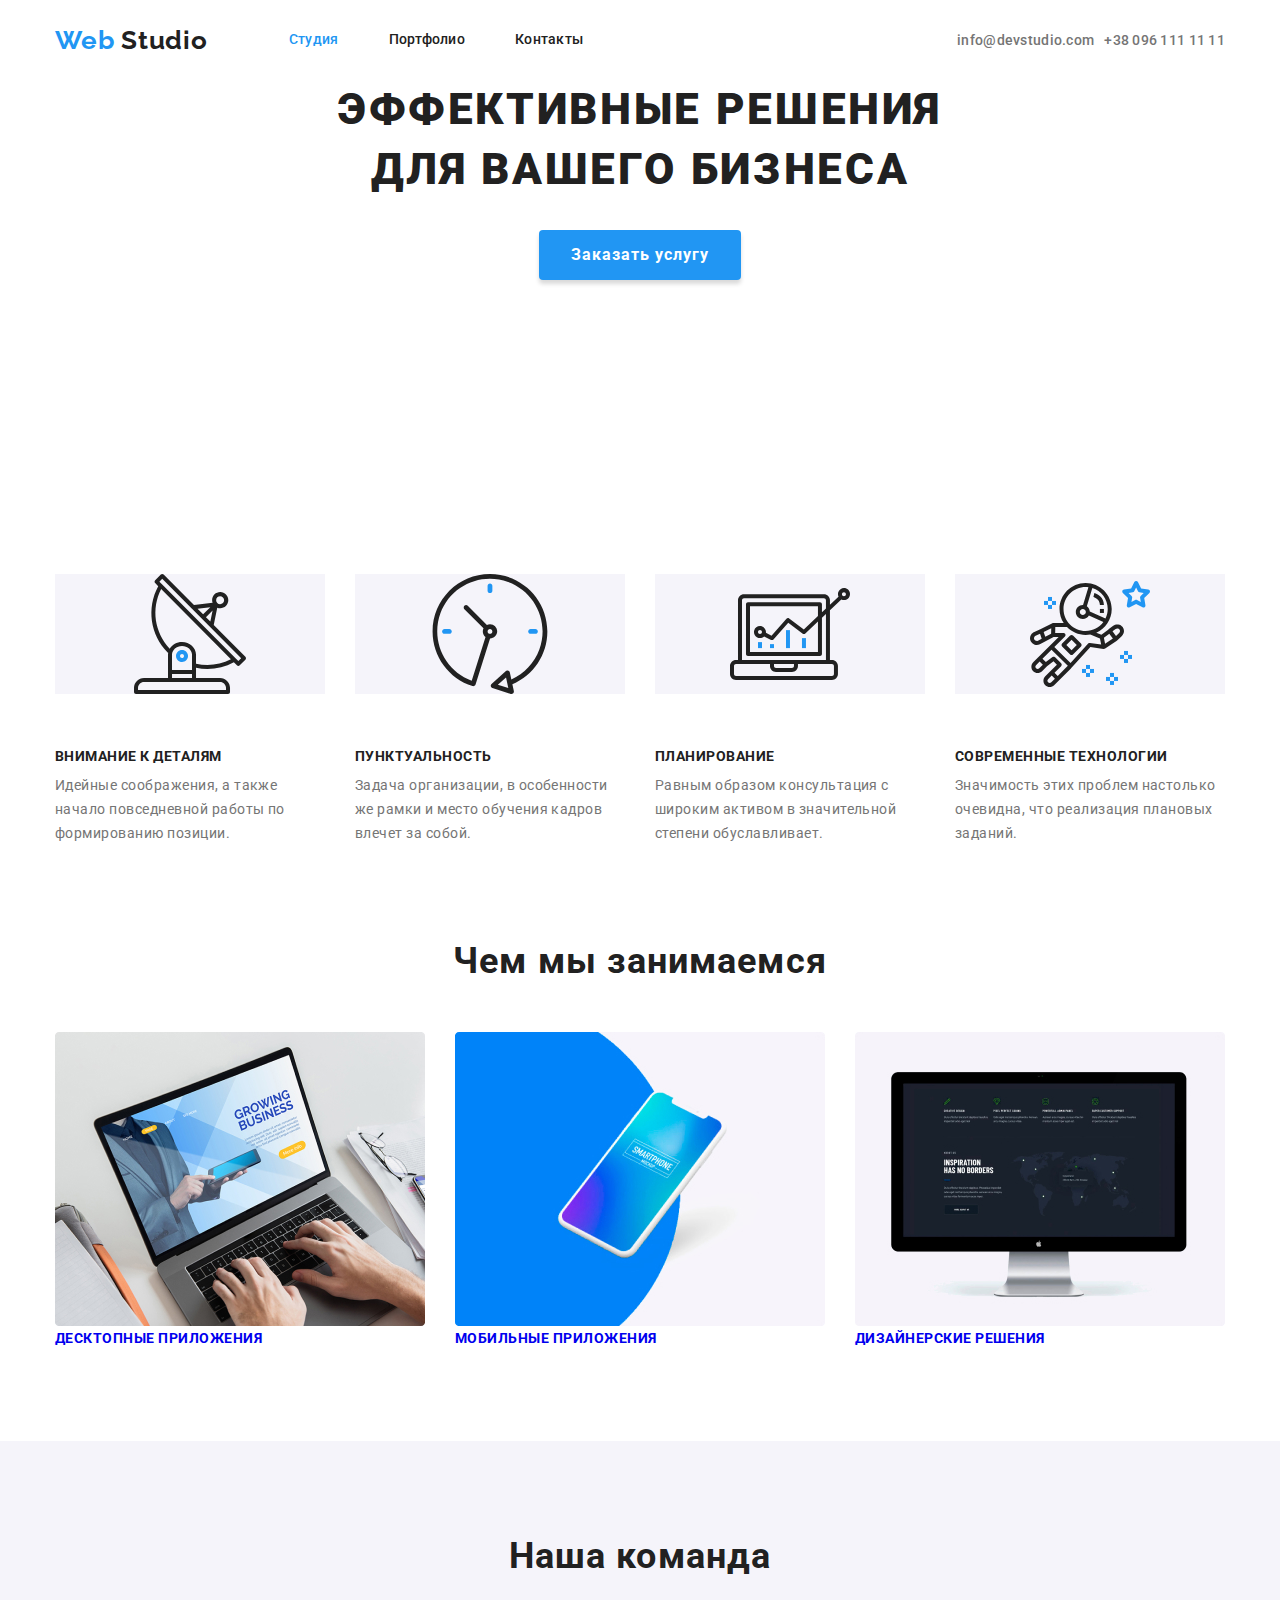
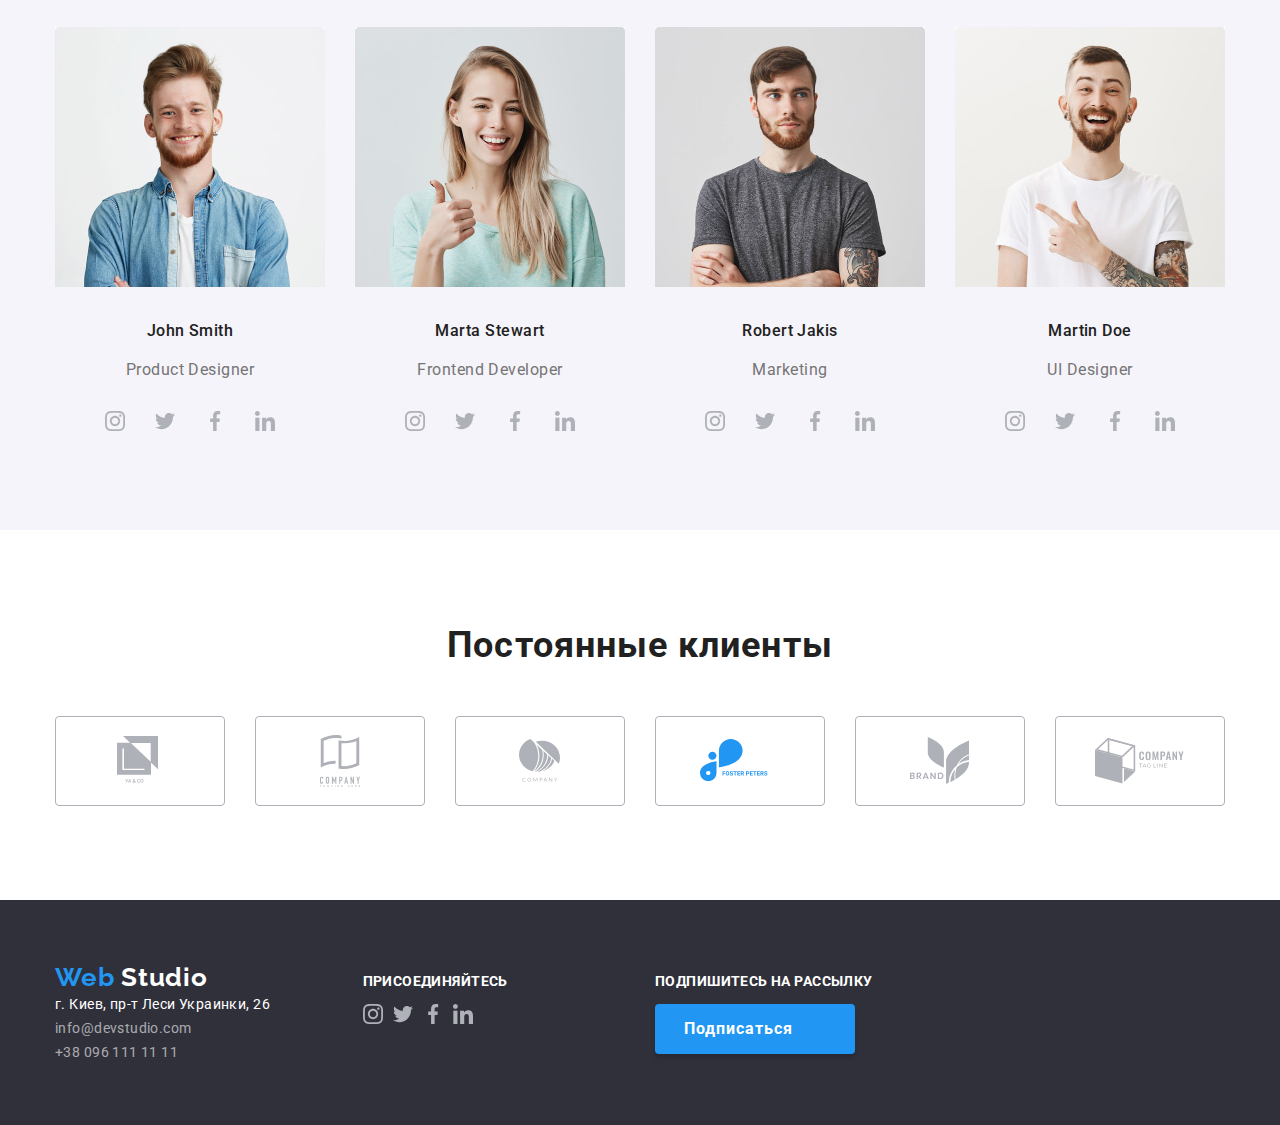
==== commit 5ae0f6c8: "Добавлены флексы" ====
--- a/index.html
+++ b/index.html
@@ -23,24 +23,36 @@
   <body>
     <header class="header">
       <!-- Шапка сайта -->
-      <nav class="container">
+      <nav class="container main-nav">
         <a class="logo link" href="#">
           <span class="accent">Web</span>
           Studio
         </a>
         <ul class="site-nav list">
-          <li>
+          <li class="item">
             <a class="link current" href="#">Студия</a>
           </li>
-          <li>
+          <li class="item">
             <a class="link" href="./portfolio.html">Портфолио</a>
           </li>
-          <li>
+          <li class="item">
             <a class="link" href="#">Контакты</a>
           </li>
         </ul>
-        <div>
-          <address class="nav-contacts">
+        <ul class="nav-contacts list">
+          <li class="item">
+            <a class="nav-mail link" href="info@devstudio.com"
+              >info@devstudio.com</a
+            >
+          </li>
+          <li class="item">
+            <a class="nav-tel link" href="tel:+380961111111"
+              >+38 096 111 11 11</a
+            >
+          </li>
+        </ul>
+        <!-- <div class="nav-contacts">
+          <address>
             <a class="nav-mail link" href="info@devstudio.com"
               >info@devstudio.com</a
             >
@@ -48,7 +60,7 @@
               >+38 096 111 11 11</a
             >
           </address>
-        </div>
+        </div> -->
       </nav>
     </header>
     <main>
@@ -61,62 +73,46 @@
         </h1>
         <a class="button link" href="#">Заказать услугу</a>
       </section>
+
       <!-- Секция преимущества -->
-
       <section class="section">
         <!-- <h2>Наши преимущества</h2> -->
         <div class="container">
           <ul class="features-items list">
-            <li>
-              <img src="./images/icon1.svg" alt="Иконка" />
-              <!-- <img
-                src="./images/rectangle.jpg"
-                alt="Прямоугольник"
-                width="270"
-                height="120"
-              /> -->
+            <li class="item">
+              <div class="features-icons-container">
+                <img src="./images/icon1.svg" alt="Иконка" />
+              </div>
               <h3 class="features-subtitle">Внимание к деталям</h3>
               <p class="features-text">
                 Идейные соображения, а также начало повседневной работы по
                 формированию позиции.
               </p>
             </li>
-            <li>
-              <img src="./images/icon2.svg" alt="Иконка" />
-              <!-- <img
-                src="./images/rectangle.jpg"
-                alt="Прямоугольник"
-                width="270"
-                height="120"
-              /> -->
+            <li class="item">
+              <div class="features-icons-container">
+                <img src="./images/icon2.svg" alt="Иконка" />
+              </div>
               <h3 class="features-subtitle">Пунктуальность</h3>
               <p class="features-text">
                 Задача организации, в особенности же рамки и место обучения
                 кадров влечет за собой.
               </p>
             </li>
-            <li>
-              <img src="./images/icon3.svg" alt="Иконка" />
-              <!-- <img
-                src="./images/rectangle.jpg"
-                alt="Прямоугольник"
-                width="270"
-                height="120"
-              /> -->
+            <li class="item">
+              <div class="features-icons-container">
+                <img src="./images/icon3.svg" alt="Иконка" />
+              </div>
               <h3 class="features-subtitle">Планирование</h3>
               <p class="features-text">
                 Равным образом консультация с широким активом в значительной
                 степени обуславливает.
               </p>
             </li>
-            <li>
-              <img src="./images/icon4.svg" alt="Иконка" />
-              <!-- <img
-                src="./images/rectangle.jpg"
-                alt="Прямоугольник"
-                width="270"
-                height="120"
-              /> -->
+            <li class="item">
+              <div class="features-icons-container">
+                <img src="./images/icon4.svg" alt="Иконка" />
+              </div>
               <h3 class="features-subtitle">Современные технологии</h3>
               <p class="features-text">
                 Значимость этих проблем настолько очевидна, что реализация
@@ -132,7 +128,7 @@
         <div class="container">
           <h2 class="section-title">Чем мы занимаемся</h2>
           <ul class="about-items list">
-            <li>
+            <li class="item">
               <a class="link" href="#"
                 ><img
                   src="./images/img1.jpg"
@@ -143,7 +139,7 @@
                 <h3 class="subtitle">Десктопные приложения</h3>
               </a>
             </li>
-            <li>
+            <li class="item">
               <a class="link" href="#"
                 ><img
                   src="./images/img2.jpg"
@@ -154,7 +150,7 @@
                 <h3 class="subtitle">Мобильные приложения</h3>
               </a>
             </li>
-            <li>
+            <li class="item">
               <a class="link" href="#"
                 ><img
                   src="./images/img3.jpg"
@@ -174,121 +170,147 @@
         <div class="container">
           <h2 class="section-title">Наша команда</h2>
           <ul class="team-item list">
-            <li>
+            <li class="item">
               <img
                 src="./images/img4.jpg"
                 alt="Фото John Smith"
                 width="270"
                 height="260"
               />
-              <h3 class="name">John Smith</h3>
-              <p class="function">Product Designer</p>
-              <ul class="team-social list">
-                <!-- Добавить иконки -->
-                <li>
-                  <img src="./images/instagram1.svg" alt="" />
-                  <a href="#"></a>
-                </li>
-                <li>
-                  <img src="./images/twitter1.svg" alt="" />
-                  <a href="#"></a>
-                </li>
-                <li>
-                  <img src="./images/facebook1.svg" alt="" />
-                  <a href="#"></a>
-                </li>
-                <li>
-                  <img src="./images/linkedin1.svg" alt="" />
-                  <a href="#"></a>
-                </li>
-              </ul>
-            </li>
-            <li>
+              <div class="content">
+                <h3 class="name">John Smith</h3>
+                <p class="function">Product Designer</p>
+              </div>
+              <div>
+                <ul class="team-social list">
+                  <!-- Добавить иконки -->
+                  <li class="item icon-instagrame">
+                    <a
+                      href="https://www.instagram.com/"
+                      class="team-social-link link"
+                      ><img src="./images/instagram1.svg" alt=""
+                    /></a>
+                  </li>
+                  <li class="item icon-twitter">
+                    <a href="https://twitter.com/" class="team-social-link"
+                      ><img src="./images/twitter1.svg" alt=""
+                    /></a>
+                  </li>
+                  <li class="item icon-fb">
+                    <a href="https://www.facebook.com/" class="team-social-link"
+                      ><img src="./images/facebook1.svg" alt="" />
+                    </a>
+                  </li>
+                  <li class="item icon-linkdin">
+                    <a
+                      href="https://www.linkedin.com/"
+                      class="team-social-link"
+                    >
+                      <img src="./images/linkedin1.svg" alt="" />
+                    </a>
+                  </li>
+                </ul>
+              </div>
+            </li>
+            <li class="item">
               <img
                 src="./images/img5.jpg"
                 alt="Фото Marta Stewart"
                 width="270"
                 height="260"
               />
-              <h3 class="name">Marta Stewart</h3>
-              <p class="function">Frontend Developer</p>
-              <ul class="team-social list">
-                <!-- Добавить иконки -->
-                <li>
-                  <img src="./images/instagram1.svg" alt="" />
-                  <a href="#"></a>
-                </li>
-                <li>
-                  <img src="./images/twitter1.svg" alt="" />
-                  <a href="#"></a>
-                </li>
-                <li>
-                  <img src="./images/facebook1.svg" alt="" />
-                  <a href="#"></a>
-                </li>
-                <li>
-                  <img src="./images/linkedin1.svg" alt="" />
-                  <a href="#"></a>
-                </li>
-              </ul>
-            </li>
-            <li>
+              <div class="content">
+                <h3 class="name">Marta Stewart</h3>
+                <p class="function">Frontend Developer</p>
+              </div>
+
+              <div>
+                <ul class="team-social list">
+                  <!-- Добавить иконки -->
+                  <li class="item">
+                    <img src="./images/instagram1.svg" alt="" />
+                    <a href="#"></a>
+                  </li>
+                  <li class="item">
+                    <img src="./images/twitter1.svg" alt="" />
+                    <a href="#"></a>
+                  </li>
+                  <li class="item">
+                    <img src="./images/facebook1.svg" alt="" />
+                    <a href="#"></a>
+                  </li>
+                  <li class="item">
+                    <img src="./images/linkedin1.svg" alt="" />
+                    <a href="#"></a>
+                  </li>
+                </ul>
+              </div>
+            </li>
+            <li class="item">
               <img
                 src="./images/img6.jpg"
                 alt="Фото Robert Jakis"
                 width="270"
                 height="260"
               />
-              <h3 class="name">Robert Jakis</h3>
-              <p class="function">Marketing</p>
-              <ul class="team-social list">
-                <!-- Добавить иконки -->
-                <li>
-                  <img src="./images/instagram1.svg" alt="" />
-                  <a href="#"></a>
-                </li>
-                <li>
-                  <img src="./images/twitter1.svg" alt="" />
-                  <a href="#"></a>
-                </li>
-                <li>
-                  <img src="./images/facebook1.svg" alt="" />
-                  <a href="#"></a>
-                </li>
-                <li>
-                  <img src="./images/linkedin1.svg" alt="" />
-                  <a href="#"></a>
-                </li>
-              </ul>
-            </li>
-            <li>
+              <div class="content">
+                <h3 class="name">Robert Jakis</h3>
+                <p class="function">Marketing</p>
+              </div>
+              <div>
+                <ul class="team-social list">
+                  <!-- Добавить иконки -->
+                  <li class="item">
+                    <img src="./images/instagram1.svg" alt="" />
+                    <a href="#"></a>
+                  </li>
+                  <li class="item">
+                    <img src="./images/twitter1.svg" alt="" />
+                    <a href="#"></a>
+                  </li>
+                  <li class="item">
+                    <img src="./images/facebook1.svg" alt="" />
+                    <a href="#"></a>
+                  </li>
+                  <li class="item">
+                    <img src="./images/linkedin1.svg" alt="" />
+                    <a href="#"></a>
+                  </li>
+                </ul>
+              </div>
+            </li>
+            <li class="item">
               <img
                 src="./images/img7.jpg"
                 alt="Фото Martin Doe"
                 width="270"
                 height="260"
               />
-              <h3 class="name">Martin Doe</h3>
-              <p class="function">UI Designer</p>
-              <ul class="team-social list">
-                <!-- Добавить иконки -->
-                <li>
-                  <img src="./images/instagram1.svg" alt="" />
-                  <a href="#"></a>
-                </li>
-                <li>
-                  <img src="./images/twitter1.svg" alt="" />
-                  <a href="#"></a>
-                </li>
-                <li>
-                  <img src="./images/facebook1.svg" alt="" />
-                  <a href="#"></a>
-                </li>
-                <li>
-                  <img src="./images/linkedin1.svg" alt="" />
-                  <a href="#"></a>
-                </li>
-              </ul>
+              <div class="content">
+                <h3 class="name">Martin Doe</h3>
+                <p class="function">UI Designer</p>
+              </div>
+              <div>
+                <ul class="team-social list">
+                  <!-- Добавить иконки -->
+                  <li class="item">
+                    <img src="./images/instagram1.svg" alt="" />
+                    <a href="#"></a>
+                  </li>
+                  <li class="item">
+                    <img src="./images/twitter1.svg" alt="" />
+                    <a href="#"></a>
+                  </li>
+                  <li class="item">
+                    <img src="./images/facebook1.svg" alt="" />
+                    <a href="#"></a>
+                  </li>
+                  <li class="item">
+                    <img src="./images/linkedin1.svg" alt="" />
+                    <a href="#"></a>
+                  </li>
+                </ul>
+              </div>
             </li>
           </ul>
         </div>
@@ -299,59 +321,60 @@
         <div class="container">
           <h2 class="section-title">Постоянные клиенты</h2>
           <ul class="clients-items list">
-            <li>
-              <img src="./images/logo1.svg" alt="" />
-              <!-- <img
-                src="./images/rectangle-client.jpg"
-                alt="Логотип компании"
-                width="170"
-                height="90"
-              /> -->
-            </li>
-            <li>
-              <img src="./images/logo2.svg" alt="" />
-              <!-- <img
-                src="./images/rectangle-client.jpg"
-                alt="Логотип компании"
-                width="170"
-                height="90"
-              /> -->
-            </li>
-            <li>
-              <img src="./images/logo3.svg" alt="" />
-              <!-- <img
-                src="./images/rectangle-client.jpg"
-                alt="Логотип компании"
-                width="170"
-                height="90"
-              /> -->
-            </li>
-            <li>
-              <img src="./images/logo4.svg" alt="" />
-              <!-- <img
-                src="./images/rectangle-client.jpg"
-                alt="Логотип компании"
-                width="170"
-                height="90"
-              /> -->
-            </li>
-            <li>
-              <img src="./images/logo5.svg" alt="" />
-              <!-- <img
-                src="./images/rectangle-client.jpg"
-                alt="Логотип компании"
-                width="170"
-                height="90"
-              /> -->
-            </li>
-            <li>
-              <img src="./images/logo6.svg" alt="" />
-              <!-- <img
-                src="./images/rectangle-client.jpg"
-                alt="Логотип компании"
-                width="170"
-                height="90"
-              /> -->
+            <li class="item">
+              <!-- Для иконок сделать рамку с ссылкой -->
+              <a
+                class="clients-logo link"
+                href="#"
+                aria-label="Ссылка на сайт компании"
+              >
+                <img src="./images/logo1.svg" alt="" />
+              </a>
+            </li>
+            <li class="item">
+              <a
+                class="clients-logo link"
+                href="#"
+                aria-label="Ссылка на сайт компании"
+              >
+                <img src="./images/logo2.svg" alt="" />
+              </a>
+            </li>
+            <li class="item">
+              <a
+                class="clients-logo link"
+                href="#"
+                aria-label="Ссылка на сайт компании"
+              >
+                <img src="./images/logo3.svg" alt="" />
+              </a>
+            </li>
+            <li class="item">
+              <a
+                class="clients-logo link"
+                href="#"
+                aria-label="Ссылка на сайт компании"
+              >
+                <img src="./images/logo4.svg" alt="" />
+              </a>
+            </li>
+            <li class="item">
+              <a
+                class="clients-logo link"
+                href="#"
+                aria-label="Ссылка на сайт компании"
+              >
+                <img src="./images/logo5.svg" alt="" />
+              </a>
+            </li>
+            <li class="item">
+              <a
+                class="clients-logo link"
+                href="#"
+                aria-label="Ссылка на сайт компании"
+              >
+                <img src="./images/logo6.svg" alt="" />
+              </a>
             </li>
           </ul>
         </div>
@@ -359,52 +382,58 @@
     </main>
     <!-- Подвал сайта -->
 
+    <!-- Закончить футер-->
     <footer class="footer">
-      <a class="logo link" href="#">
-        <span class="accent">Web</span>
-        Studio
-      </a>
-      <div class="address">
-        <address class="street">
-          г. Киев, пр-т Леси Украинки, 26
-        </address>
-
-        <a class="mail link" href="info@devstudio.com"
-          >info@devstudio.com <br
-        /></a>
-        <a class="phone link" href="tel:+380961111111">+38 096 111 11 11</a>
-      </div>
-
-      <div>
-        <p class="footer-subtitle">Присоединяйтесь</p>
-
-        <ul class="footer-social list">
-          <li>
-            <a href="#">
-              <img src="./images/instagram1.svg" alt="" />
-            </a>
-          </li>
-          <li>
-            <a href="#">
-              <img src="./images/twitter1.svg" alt="" />
-            </a>
-          </li>
-          <li>
-            <a href="#">
-              <img src="./images/facebook1.svg" alt="" />
-            </a>
-          </li>
-          <li>
-            <a href="#">
-              <img src="./images/linkedin1.svg" alt="" />
-            </a>
-          </li>
-        </ul>
-      </div>
-
-      <div>
-        <p class="footer-subtitle">Подпишитесь на рассылку</p>
-        <a href="#" class="button link">Подписаться</a>
+      <div class="footer-main container">
+        <!-- <div class="footer-main"> -->
+        <div class="footer-adress">
+          <a class="logo link" href="#">
+            <span class="accent">Web</span>
+            Studio
+          </a>
+          <div class="address">
+            <address class="street">
+              г. Киев, пр-т Леси Украинки, 26
+            </address>
+
+            <a class="mail link" href="info@devstudio.com"
+              >info@devstudio.com <br
+            /></a>
+            <a class="phone link" href="tel:+380961111111">+38 096 111 11 11</a>
+          </div>
+        </div>
+
+        <div class="footer-wellcome">
+          <p class="footer-subtitle">Присоединяйтесь</p>
+
+          <ul class="footer-social list">
+            <li class="item">
+              <a href="#">
+                <img src="./images/instagram1.svg" alt="" />
+              </a>
+            </li>
+            <li class="item">
+              <a href="#">
+                <img src="./images/twitter1.svg" alt="" />
+              </a>
+            </li>
+            <li class="item">
+              <a href="#">
+                <img src="./images/facebook1.svg" alt="" />
+              </a>
+            </li>
+            <li class="item">
+              <a href="#">
+                <img src="./images/linkedin1.svg" alt="" />
+              </a>
+            </li>
+          </ul>
+        </div>
+
+        <div class="footer-subscribe">
+          <p class="footer-subtitle">Подпишитесь на рассылку</p>
+          <a href="#" class="button link">Подписаться</a>
+        </div>
       </div>
     </footer>
   </body>
--- a/css/common.css
+++ b/css/common.css
@@ -12,11 +12,10 @@
   color: var(--primary-text-color);
   font-family: "Roboto", sans-serif;
   letter-spacing: 0.03em;
-  outline: 2px solid tomato;
-}
-img {
-  outline: 2px solid orange;
-}
+}
+
+/* Утилиты  */
+
 .list {
   list-style: none;
   margin-top: 0;
@@ -27,28 +26,25 @@
 .link {
   text-decoration: none;
 }
-.header {
-  outline: 2px solid tomato;
-}
 
 .container {
   margin-left: auto;
   margin-right: auto;
   width: 1200px;
-  /* сделать 15px правый и левый падинг */
-  outline: 2px solid black;
-
-  /* background-color: tomato; */
-}
+  padding-left: 15px;
+  padding-right: 15px;
+}
+
+/* Page header */
 
 .logo {
+  /* display: inline-block; */
   font-family: "Raleway", sans-serif;
   color: var(--primary-text-color);
   font-weight: 700;
   font-size: 26px;
   line-height: 1.19;
   letter-spacing: 0.03em;
-  outline: 2px solid green;
 }
 
 .accent {
@@ -57,12 +53,15 @@
 
 /* Site nav */
 .site-nav a {
+  display: block;
+  padding-top: 32px;
+  padding-bottom: 32px;
+
   color: var(--primary-text-color);
   font-weight: 500;
   font-size: 14px;
   line-height: 1.14;
   letter-spacing: 0.02em;
-  outline: 2px solid green;
 }
 
 .site-nav .link:hover,
@@ -71,6 +70,35 @@
 }
 .site-nav .link.current {
   color: var(--accent-color);
+}
+
+.site-nav {
+  display: flex;
+  margin-left: 81px;
+}
+
+.site-nav .item + .item {
+  margin-left: 50px;
+}
+
+/* Main nav */
+
+.main-nav {
+  display: flex;
+  align-items: center;
+  /* justify-content: space-between; */
+
+  /* margin-left: 81px; */
+}
+
+/* Nav contacts  */
+
+.nav-contacts {
+  display: flex;
+  margin-left: auto;
+}
+.nav-contacts .item + .item {
+  margin-left: 10px;
 }
 
 .nav-contacts a {
@@ -79,7 +107,6 @@
   font-size: 14px;
   line-height: 1.14;
   letter-spacing: 0.02em;
-  outline: 2px solid green;
 }
 
 .nav-contacts a:hover,
@@ -91,21 +118,45 @@
   /* display: inline-block; */
   margin-top: 0;
   margin-bottom: 50px;
+
   color: var(--primary-text-color);
   font-weight: 700;
   font-size: 36px;
   line-height: 1.17;
   text-align: center;
   letter-spacing: 0.03em;
-  outline: 2px solid green;
-}
-/* Футер */
+}
+/* Footer */
 .footer {
+  display: block;
+  padding-top: 60px;
+  padding-bottom: 60px;
+  /* display: flex;
+  justify-content: center; */
   background-color: #2f303a;
   font-size: 14px;
   letter-spacing: 0.03em;
-  outline: 2px solid tomato;
-}
+}
+.footer-main {
+  display: flex;
+  align-items: baseline;
+  justify-content: space-between;
+  /* padding-top: 60px;
+  padding-bottom: 60px; */
+}
+
+.footer-adress {
+  width: calc((50% - 15px) / 2);
+}
+
+.footer-wellcome {
+  width: calc((50% - 45px) / 2);
+}
+
+.footer-subscribe {
+  width: calc(50% - 15px);
+}
+
 .footer .logo {
   color: var(--primary-bg-color);
 }
@@ -114,19 +165,24 @@
   color: var(--primary-bg-color);
   font-style: normal;
   line-height: 1.71;
-  outline: 2px solid green;
 }
 .address a {
   color: rgba(255, 255, 255, 0.6);
   line-height: 1.71;
-  outline: 2px solid green;
 }
 .footer-subtitle {
   color: var(--primary-bg-color);
   font-weight: 700;
   line-height: 1.14;
   text-transform: uppercase;
-  outline: 2px solid green;
+}
+
+.footer-social {
+  display: flex;
+}
+
+.footer-social .item + .item {
+  margin-left: 10px;
 }
 
 .footer .button {
@@ -145,5 +201,4 @@
   border-radius: 4px;
   min-width: 200px;
   text-align: center;
-  outline: 2px solid green;
-}
+}
--- a/css/main.css
+++ b/css/main.css
@@ -8,7 +8,6 @@
   line-height: 1.36;
   letter-spacing: 0.06em;
   text-transform: uppercase;
-  outline: 2px solid purple;
 }
 .hero {
   text-align: center;
@@ -20,19 +19,36 @@
 }
 
 /* <!-- Секция преимущества --> */
+
 .features-items {
+  display: flex;
   padding-top: 94px;
   margin-bottom: 94px;
-  background-color: tomato;
 }
+
+.features-items .item + .item {
+  margin-left: 30px;
+}
+
+.features-items .item {
+  width: 270px;
+}
+
+.features-icons-container {
+  display: flex;
+  justify-content: center;
+  width: 100%;
+  height: 120px;
+  background-color: var(--secondary-bg-color);
+}
+
 .features-subtitle {
-  margin-top: 0;
+  margin-top: 55px;
   margin-bottom: 10px;
   font-weight: 700;
   font-size: 14px;
   line-height: 1.14;
   text-transform: uppercase;
-  outline: 2px solid purple;
 }
 
 .features-text {
@@ -42,14 +58,18 @@
   font-weight: 400;
   font-size: 14px;
   line-height: 1.71;
-  outline: 2px solid purple;
 }
 
 /* <!-- Секция чем мы занимаемся --> */
 .about-items {
+  display: flex;
   padding-bottom: 94px;
-  background-color: yellow;
 }
+
+.about-items .item + .item {
+  margin-left: 30px;
+}
+
 .about-items .subtitle {
   /* color: var(--secondary-text-color); */
   margin-top: 0;
@@ -59,19 +79,32 @@
   line-height: 1.14;
   /* text-align: center; */
   text-transform: uppercase;
-  outline: 2px solid purple;
 }
 
 /* <!-- Секция Наша команда --> */
 .team {
   background-color: var(--secondary-bg-color);
 }
+
 .team .section-title {
   padding-top: 94px;
 }
+
 .team-item {
+  display: flex;
   padding-bottom: 94px;
 }
+
+.team-item .item + .item {
+  margin-left: 30px;
+}
+
+.team-item .content {
+  display: flex;
+  flex-direction: column;
+  align-items: center;
+}
+
 .team-item .name {
   margin-top: 30px;
   margin-bottom: 10px;
@@ -82,7 +115,6 @@
 
   /* text-align: center; */
   letter-spacing: 0.03em;
-  outline: 2px solid purple;
 }
 .team-item .function {
   margin-top: 10px;
@@ -93,13 +125,50 @@
   line-height: 1.19;
   /* text-align: center; */
   letter-spacing: 0.03em;
-  outline: 2px solid purple;
+}
+.team-social {
+  display: flex;
+  justify-content: center;
+  margin-top: 16px;
+  /* закончить флекс для иконок */
 }
 
 /* Секция постоянные клиенты  */
 .clients .section-title {
   padding-top: 94px;
 }
+
+.clients-logo {
+  display: flex;
+  align-items: center;
+  justify-content: center;
+  width: 100%;
+  height: 90px;
+  border-radius: 4px;
+  border: 1px solid #afb1b8;
+  color: #afb1b8;
+  background-color: var(--primary-bg-color);
+}
+
+.features-icons-container {
+  display: flex;
+  justify-content: center;
+  width: 100%;
+  height: 120px;
+  background-color: var(--secondary-bg-color);
+}
+
 .clients-items {
+  display: flex;
+  flex-wrap: wrap;
+  margin-right: -30px;
+  margin-bottom: -30px;
   padding-bottom: 94px;
 }
+
+.clients-items .item {
+  flex-basis: calc((100% - 6 * 30px) / 6);
+  width: 170px;
+  margin-right: 30px;
+  margin-bottom: 30px;
+}
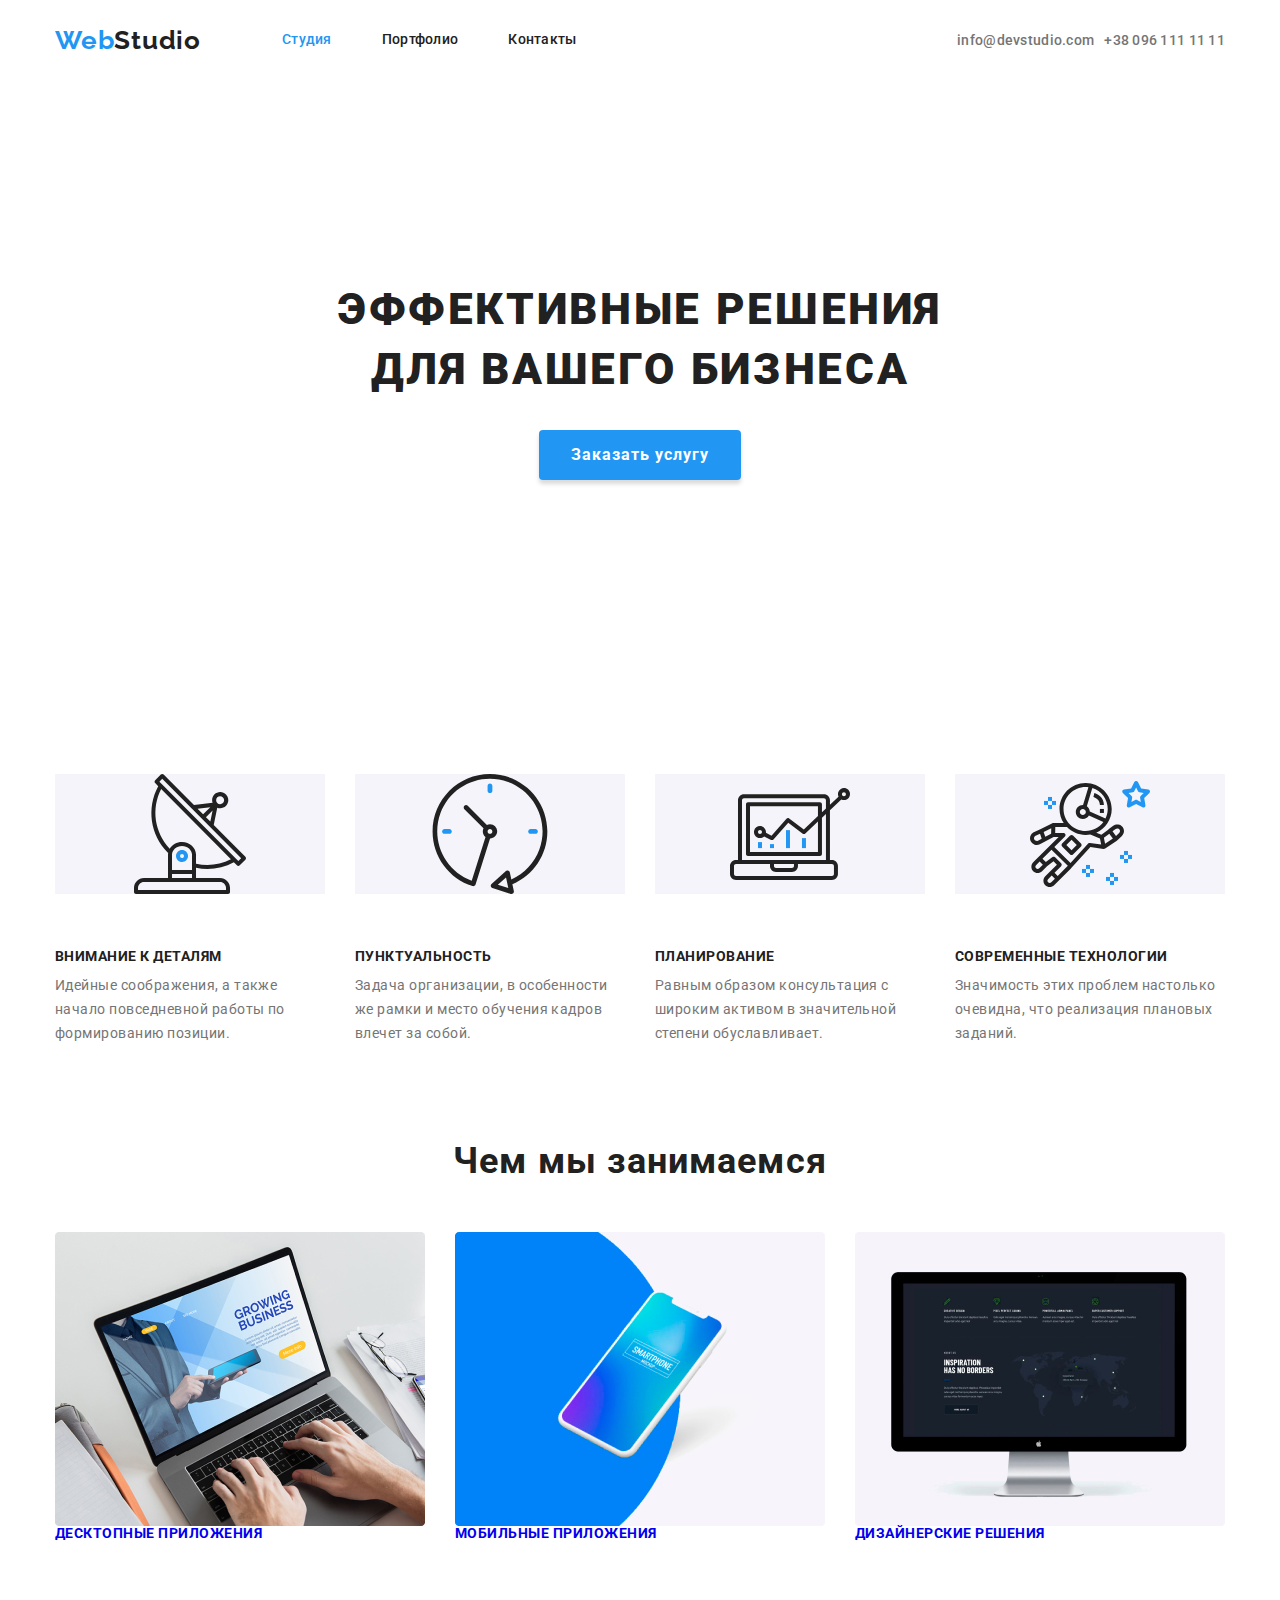
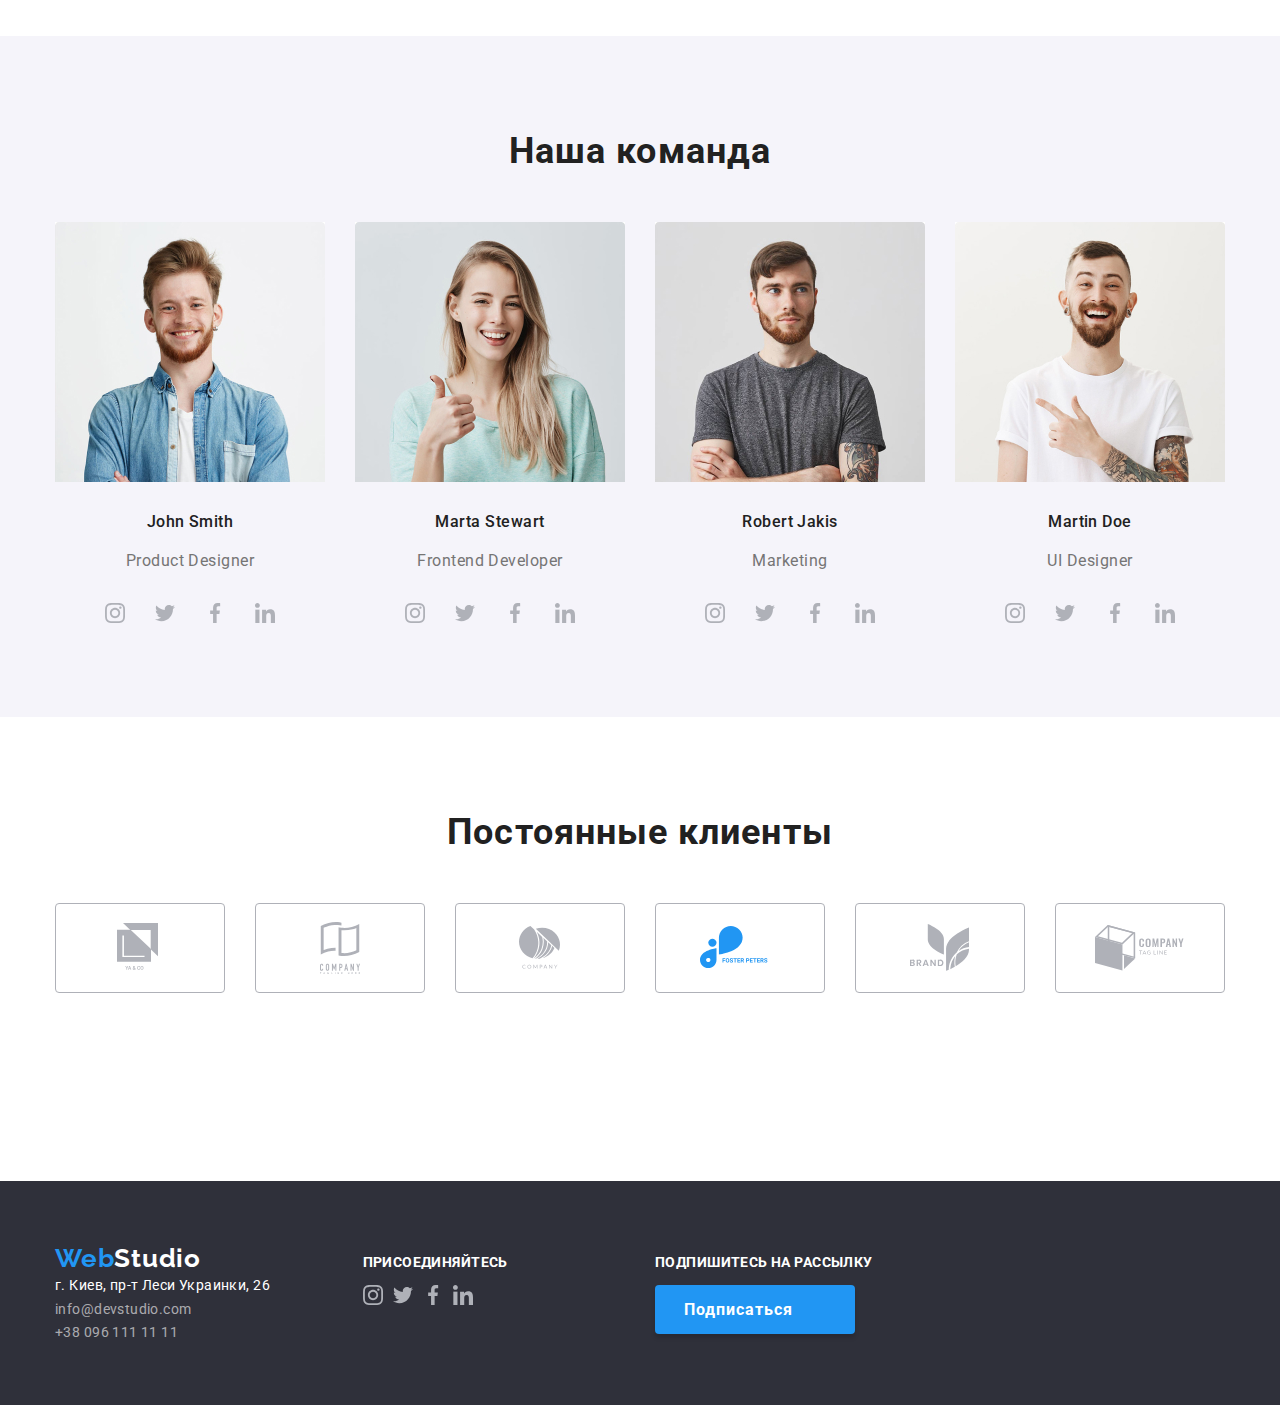
==== commit 92c814c9: "Ипрсавлены ошибки позиционирования" ====
--- a/index.html
+++ b/index.html
@@ -25,8 +25,7 @@
       <!-- Шапка сайта -->
       <nav class="container main-nav">
         <a class="logo link" href="#">
-          <span class="accent">Web</span>
-          Studio
+          <span class="accent">Web</span>Studio
         </a>
         <ul class="site-nav list">
           <li class="item">
@@ -75,94 +74,90 @@
       </section>
 
       <!-- Секция преимущества -->
-      <section class="section">
+      <section class="section features container">
         <!-- <h2>Наши преимущества</h2> -->
-        <div class="container">
-          <ul class="features-items list">
-            <li class="item">
-              <div class="features-icons-container">
-                <img src="./images/icon1.svg" alt="Иконка" />
-              </div>
-              <h3 class="features-subtitle">Внимание к деталям</h3>
-              <p class="features-text">
-                Идейные соображения, а также начало повседневной работы по
-                формированию позиции.
-              </p>
-            </li>
-            <li class="item">
-              <div class="features-icons-container">
-                <img src="./images/icon2.svg" alt="Иконка" />
-              </div>
-              <h3 class="features-subtitle">Пунктуальность</h3>
-              <p class="features-text">
-                Задача организации, в особенности же рамки и место обучения
-                кадров влечет за собой.
-              </p>
-            </li>
-            <li class="item">
-              <div class="features-icons-container">
-                <img src="./images/icon3.svg" alt="Иконка" />
-              </div>
-              <h3 class="features-subtitle">Планирование</h3>
-              <p class="features-text">
-                Равным образом консультация с широким активом в значительной
-                степени обуславливает.
-              </p>
-            </li>
-            <li class="item">
-              <div class="features-icons-container">
-                <img src="./images/icon4.svg" alt="Иконка" />
-              </div>
-              <h3 class="features-subtitle">Современные технологии</h3>
-              <p class="features-text">
-                Значимость этих проблем настолько очевидна, что реализация
-                плановых заданий.
-              </p>
-            </li>
-          </ul>
-        </div>
+        <ul class="features-items list">
+          <li class="item">
+            <div class="features-icons-container">
+              <img src="./images/icon1.svg" alt="Иконка" />
+            </div>
+            <h3 class="features-subtitle">Внимание к деталям</h3>
+            <p class="features-text">
+              Идейные соображения, а также начало повседневной работы по
+              формированию позиции.
+            </p>
+          </li>
+          <li class="item">
+            <div class="features-icons-container">
+              <img src="./images/icon2.svg" alt="Иконка" />
+            </div>
+            <h3 class="features-subtitle">Пунктуальность</h3>
+            <p class="features-text">
+              Задача организации, в особенности же рамки и место обучения кадров
+              влечет за собой.
+            </p>
+          </li>
+          <li class="item">
+            <div class="features-icons-container">
+              <img src="./images/icon3.svg" alt="Иконка" />
+            </div>
+            <h3 class="features-subtitle">Планирование</h3>
+            <p class="features-text">
+              Равным образом консультация с широким активом в значительной
+              степени обуславливает.
+            </p>
+          </li>
+          <li class="item">
+            <div class="features-icons-container">
+              <img src="./images/icon4.svg" alt="Иконка" />
+            </div>
+            <h3 class="features-subtitle">Современные технологии</h3>
+            <p class="features-text">
+              Значимость этих проблем настолько очевидна, что реализация
+              плановых заданий.
+            </p>
+          </li>
+        </ul>
         <!-- </section> -->
         <!-- Секция чем мы занимаемся -->
-
-        <!-- <section class="section"> -->
-        <div class="container">
-          <h2 class="section-title">Чем мы занимаемся</h2>
-          <ul class="about-items list">
-            <li class="item">
-              <a class="link" href="#"
-                ><img
-                  src="./images/img1.jpg"
-                  alt="Экран ноутбука"
-                  width="370"
-                  height="294"
-                />
-                <h3 class="subtitle">Десктопные приложения</h3>
-              </a>
-            </li>
-            <li class="item">
-              <a class="link" href="#"
-                ><img
-                  src="./images/img2.jpg"
-                  alt="Смартфон"
-                  width="370"
-                  height="294"
-                />
-                <h3 class="subtitle">Мобильные приложения</h3>
-              </a>
-            </li>
-            <li class="item">
-              <a class="link" href="#"
-                ><img
-                  src="./images/img3.jpg"
-                  alt="Монитор компьютера"
-                  width="370"
-                  height="294"
-                />
-                <h3 class="subtitle">Дизайнерские решения</h3>
-              </a>
-            </li>
-          </ul>
-        </div>
+      </section>
+      <section class="section about container">
+        <h2 class="section-title">Чем мы занимаемся</h2>
+        <ul class="about-items list">
+          <li class="item">
+            <a class="link" href="#"
+              ><img
+                src="./images/img1.jpg"
+                alt="Экран ноутбука"
+                width="370"
+                height="294"
+              />
+              <h3 class="subtitle">Десктопные приложения</h3>
+            </a>
+          </li>
+          <li class="item">
+            <a class="link" href="#"
+              ><img
+                src="./images/img2.jpg"
+                alt="Смартфон"
+                width="370"
+                height="294"
+              />
+              <h3 class="subtitle">Мобильные приложения</h3>
+            </a>
+          </li>
+          <li class="item">
+            <a class="link" href="#"
+              ><img
+                src="./images/img3.jpg"
+                alt="Монитор компьютера"
+                width="370"
+                height="294"
+              />
+              <h3 class="subtitle">Дизайнерские решения</h3>
+            </a>
+          </li>
+        </ul>
       </section>
       <!-- Секция Наша команда -->
 
@@ -317,67 +312,65 @@
       </section>
       <!-- Секция постоянные клиенты -->
 
-      <section class="section clients">
-        <div class="container">
-          <h2 class="section-title">Постоянные клиенты</h2>
-          <ul class="clients-items list">
-            <li class="item">
-              <!-- Для иконок сделать рамку с ссылкой -->
-              <a
-                class="clients-logo link"
-                href="#"
-                aria-label="Ссылка на сайт компании"
-              >
-                <img src="./images/logo1.svg" alt="" />
-              </a>
-            </li>
-            <li class="item">
-              <a
-                class="clients-logo link"
-                href="#"
-                aria-label="Ссылка на сайт компании"
-              >
-                <img src="./images/logo2.svg" alt="" />
-              </a>
-            </li>
-            <li class="item">
-              <a
-                class="clients-logo link"
-                href="#"
-                aria-label="Ссылка на сайт компании"
-              >
-                <img src="./images/logo3.svg" alt="" />
-              </a>
-            </li>
-            <li class="item">
-              <a
-                class="clients-logo link"
-                href="#"
-                aria-label="Ссылка на сайт компании"
-              >
-                <img src="./images/logo4.svg" alt="" />
-              </a>
-            </li>
-            <li class="item">
-              <a
-                class="clients-logo link"
-                href="#"
-                aria-label="Ссылка на сайт компании"
-              >
-                <img src="./images/logo5.svg" alt="" />
-              </a>
-            </li>
-            <li class="item">
-              <a
-                class="clients-logo link"
-                href="#"
-                aria-label="Ссылка на сайт компании"
-              >
-                <img src="./images/logo6.svg" alt="" />
-              </a>
-            </li>
-          </ul>
-        </div>
+      <section class="section clients container">
+        <h2 class="section-title">Постоянные клиенты</h2>
+        <ul class="clients-items list">
+          <li class="item">
+            <!-- Для иконок сделать рамку с ссылкой -->
+            <a
+              class="clients-logo link"
+              href="#"
+              aria-label="Ссылка на сайт компании"
+            >
+              <img src="./images/logo1.svg" alt="" />
+            </a>
+          </li>
+          <li class="item">
+            <a
+              class="clients-logo link"
+              href="#"
+              aria-label="Ссылка на сайт компании"
+            >
+              <img src="./images/logo2.svg" alt="" />
+            </a>
+          </li>
+          <li class="item">
+            <a
+              class="clients-logo link"
+              href="#"
+              aria-label="Ссылка на сайт компании"
+            >
+              <img src="./images/logo3.svg" alt="" />
+            </a>
+          </li>
+          <li class="item">
+            <a
+              class="clients-logo link"
+              href="#"
+              aria-label="Ссылка на сайт компании"
+            >
+              <img src="./images/logo4.svg" alt="" />
+            </a>
+          </li>
+          <li class="item">
+            <a
+              class="clients-logo link"
+              href="#"
+              aria-label="Ссылка на сайт компании"
+            >
+              <img src="./images/logo5.svg" alt="" />
+            </a>
+          </li>
+          <li class="item">
+            <a
+              class="clients-logo link"
+              href="#"
+              aria-label="Ссылка на сайт компании"
+            >
+              <img src="./images/logo6.svg" alt="" />
+            </a>
+          </li>
+        </ul>
       </section>
     </main>
     <!-- Подвал сайта -->
@@ -388,8 +381,7 @@
         <!-- <div class="footer-main"> -->
         <div class="footer-adress">
           <a class="logo link" href="#">
-            <span class="accent">Web</span>
-            Studio
+            <span class="accent">Web</span>Studio
           </a>
           <div class="address">
             <address class="street">
--- a/css/main.css
+++ b/css/main.css
@@ -11,11 +11,11 @@
 }
 .hero {
   text-align: center;
+  padding: 200px 0px;
 }
 
 .hero .button {
   padding: 10px 32px;
-  margin-bottom: 200px;
 }
 
 /* <!-- Секция преимущества --> */
@@ -23,7 +23,6 @@
 .features-items {
   display: flex;
   padding-top: 94px;
-  margin-bottom: 94px;
 }
 
 .features-items .item + .item {
@@ -61,9 +60,15 @@
 }
 
 /* <!-- Секция чем мы занимаемся --> */
+.about {
+  padding-top: 94px;
+  padding-bottom: 94px;
+}
 .about-items {
   display: flex;
-  padding-bottom: 94px;
+}
+.about-items img {
+  display: block;
 }
 
 .about-items .item + .item {
@@ -84,15 +89,16 @@
 /* <!-- Секция Наша команда --> */
 .team {
   background-color: var(--secondary-bg-color);
+
+  padding-top: 94px;
+  padding-bottom: 94px;
 }
-
-.team .section-title {
-  padding-top: 94px;
+.team-item img {
+  display: block;
 }
 
 .team-item {
   display: flex;
-  padding-bottom: 94px;
 }
 
 .team-item .item + .item {
@@ -134,9 +140,14 @@
 }
 
 /* Секция постоянные клиенты  */
-.clients .section-title {
+
+.clients {
   padding-top: 94px;
+  padding-bottom: 94px;
 }
+/* .clients .section-title {
+  padding-top: 94px;
+} */
 
 .clients-logo {
   display: flex;
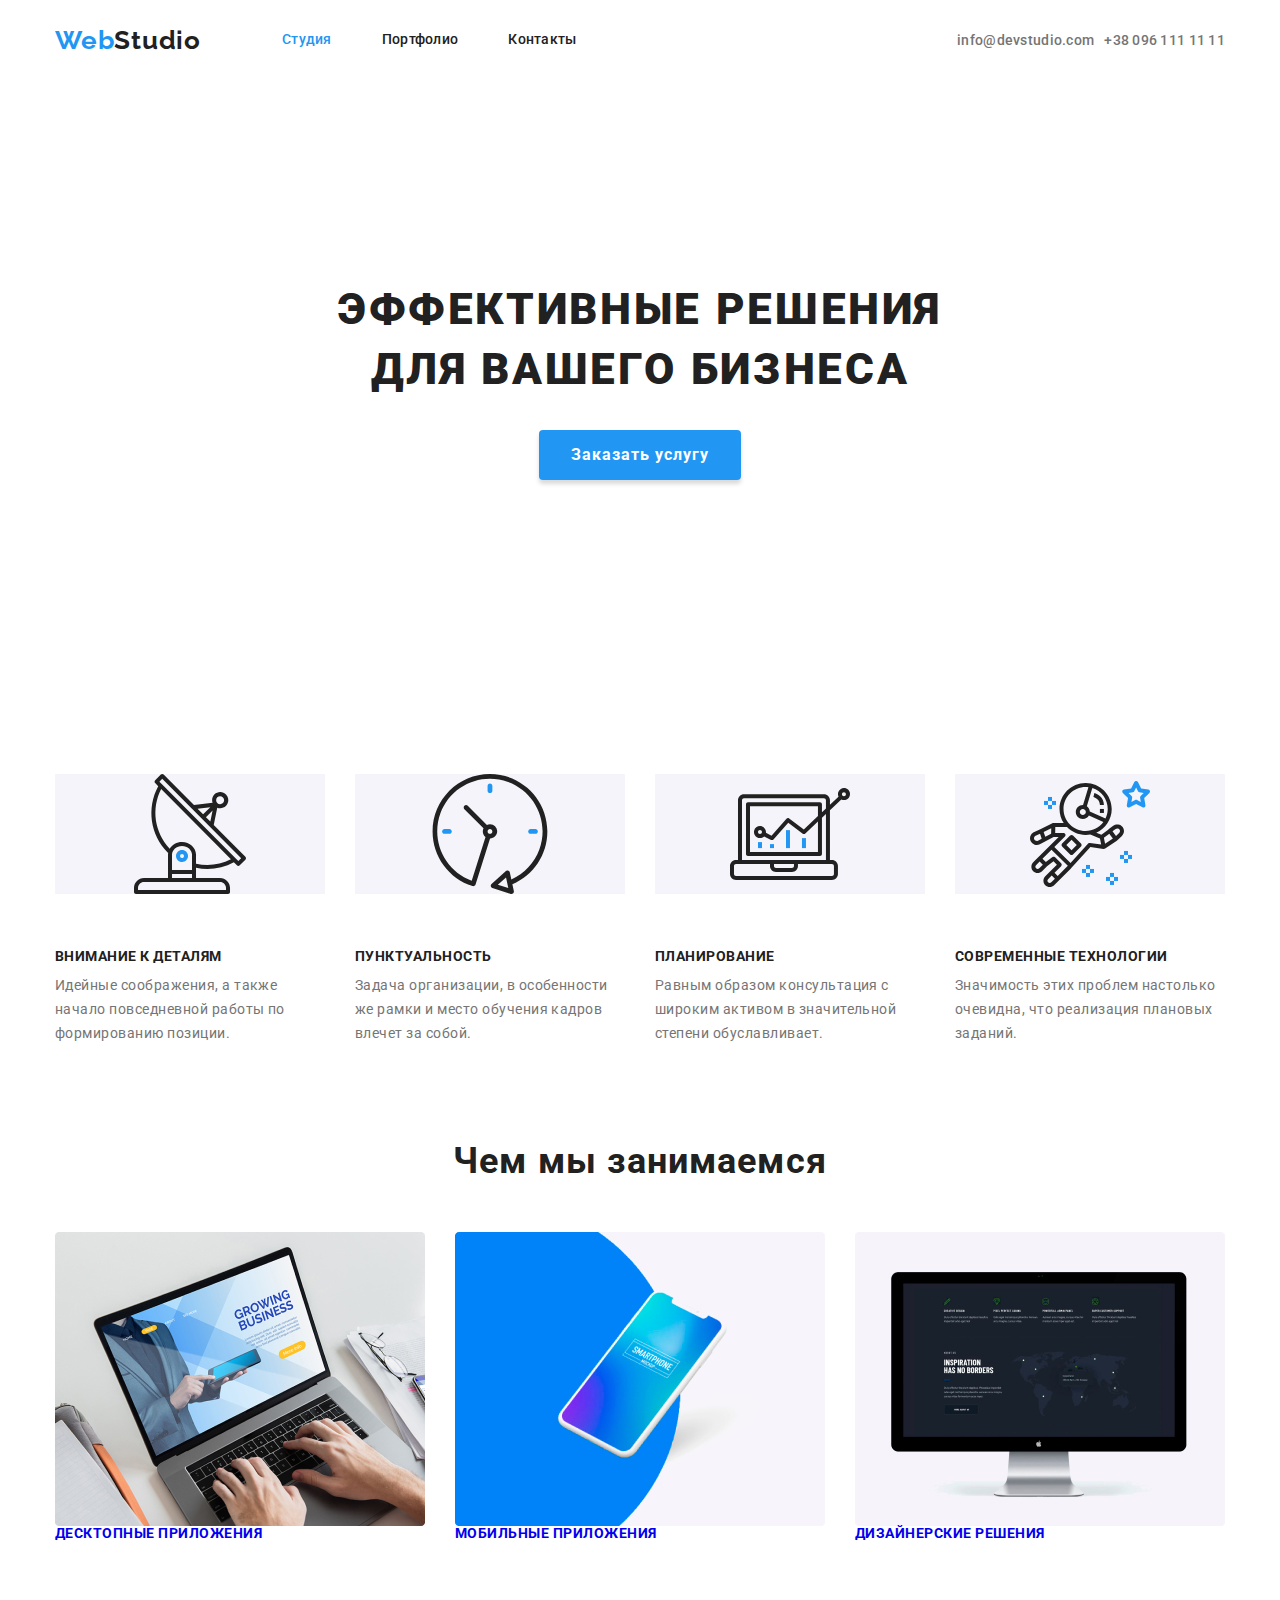
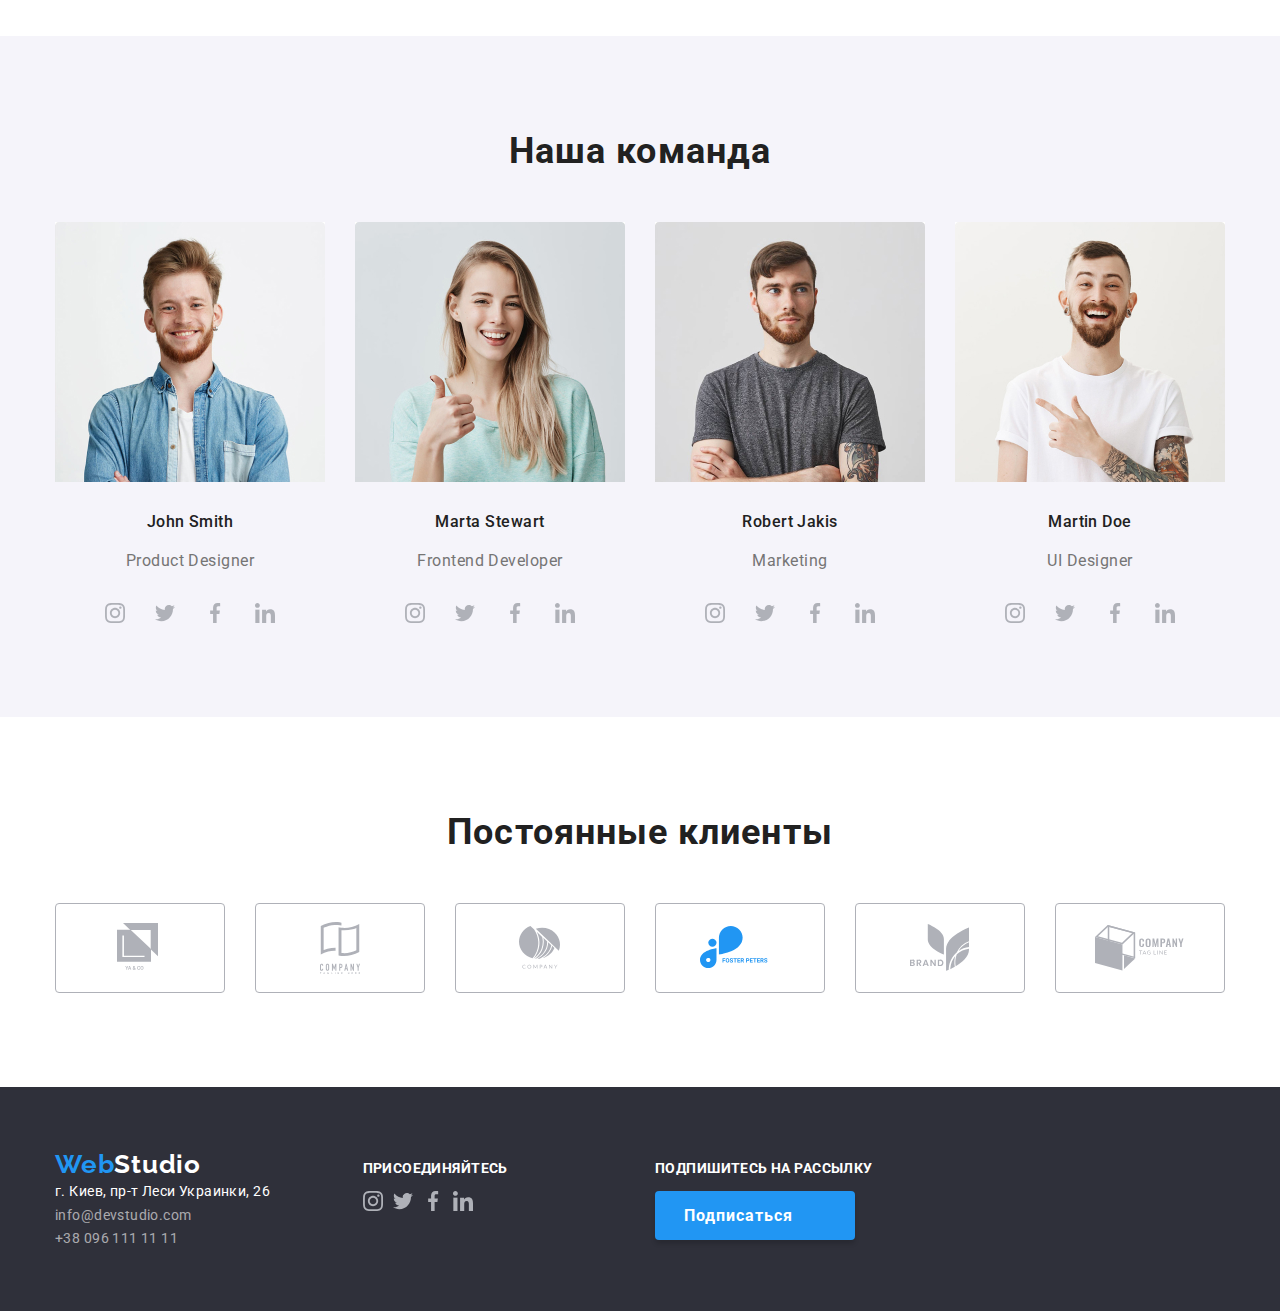
==== commit a8df4c99: "Исправлены ошибки в дз" ====
--- a/index.html
+++ b/index.html
@@ -64,7 +64,6 @@
     </header>
     <main>
       <!-- Секция герой -->
-
       <section class="hero">
         <!-- <img src="./images/header-img.jpg" alt="Люди в офисе" width="696" /> -->
         <h1 class="hero-slogan">
@@ -121,6 +120,7 @@
         <!-- </section> -->
         <!-- Секция чем мы занимаемся -->
       </section>
+
       <section class="section about container">
         <h2 class="section-title">Чем мы занимаемся</h2>
         <ul class="about-items list">
@@ -159,8 +159,8 @@
           </li>
         </ul>
       </section>
+
       <!-- Секция Наша команда -->
-
       <section class="section team">
         <div class="container">
           <h2 class="section-title">Наша команда</h2>
@@ -310,8 +310,8 @@
           </ul>
         </div>
       </section>
+
       <!-- Секция постоянные клиенты -->
-
       <section class="section clients container">
         <h2 class="section-title">Постоянные клиенты</h2>
         <ul class="clients-items list">
@@ -373,9 +373,8 @@
         </ul>
       </section>
     </main>
+
     <!-- Подвал сайта -->
-
-    <!-- Закончить футер-->
     <footer class="footer">
       <div class="footer-main container">
         <!-- <div class="footer-main"> -->
--- a/css/common.css
+++ b/css/common.css
@@ -201,4 +201,5 @@
   border-radius: 4px;
   min-width: 200px;
   text-align: center;
-}
+  outline: none;
+}
--- a/css/main.css
+++ b/css/main.css
@@ -19,10 +19,11 @@
 }
 
 /* <!-- Секция преимущества --> */
-
+.section.features {
+  padding-top: 94px;
+}
 .features-items {
   display: flex;
-  padding-top: 94px;
 }
 
 .features-items .item + .item {
@@ -145,9 +146,6 @@
   padding-top: 94px;
   padding-bottom: 94px;
 }
-/* .clients .section-title {
-  padding-top: 94px;
-} */
 
 .clients-logo {
   display: flex;
@@ -161,25 +159,14 @@
   background-color: var(--primary-bg-color);
 }
 
-.features-icons-container {
-  display: flex;
-  justify-content: center;
-  width: 100%;
-  height: 120px;
-  background-color: var(--secondary-bg-color);
-}
-
 .clients-items {
   display: flex;
   flex-wrap: wrap;
   margin-right: -30px;
-  margin-bottom: -30px;
-  padding-bottom: 94px;
 }
 
 .clients-items .item {
   flex-basis: calc((100% - 6 * 30px) / 6);
   width: 170px;
   margin-right: 30px;
-  margin-bottom: 30px;
 }
